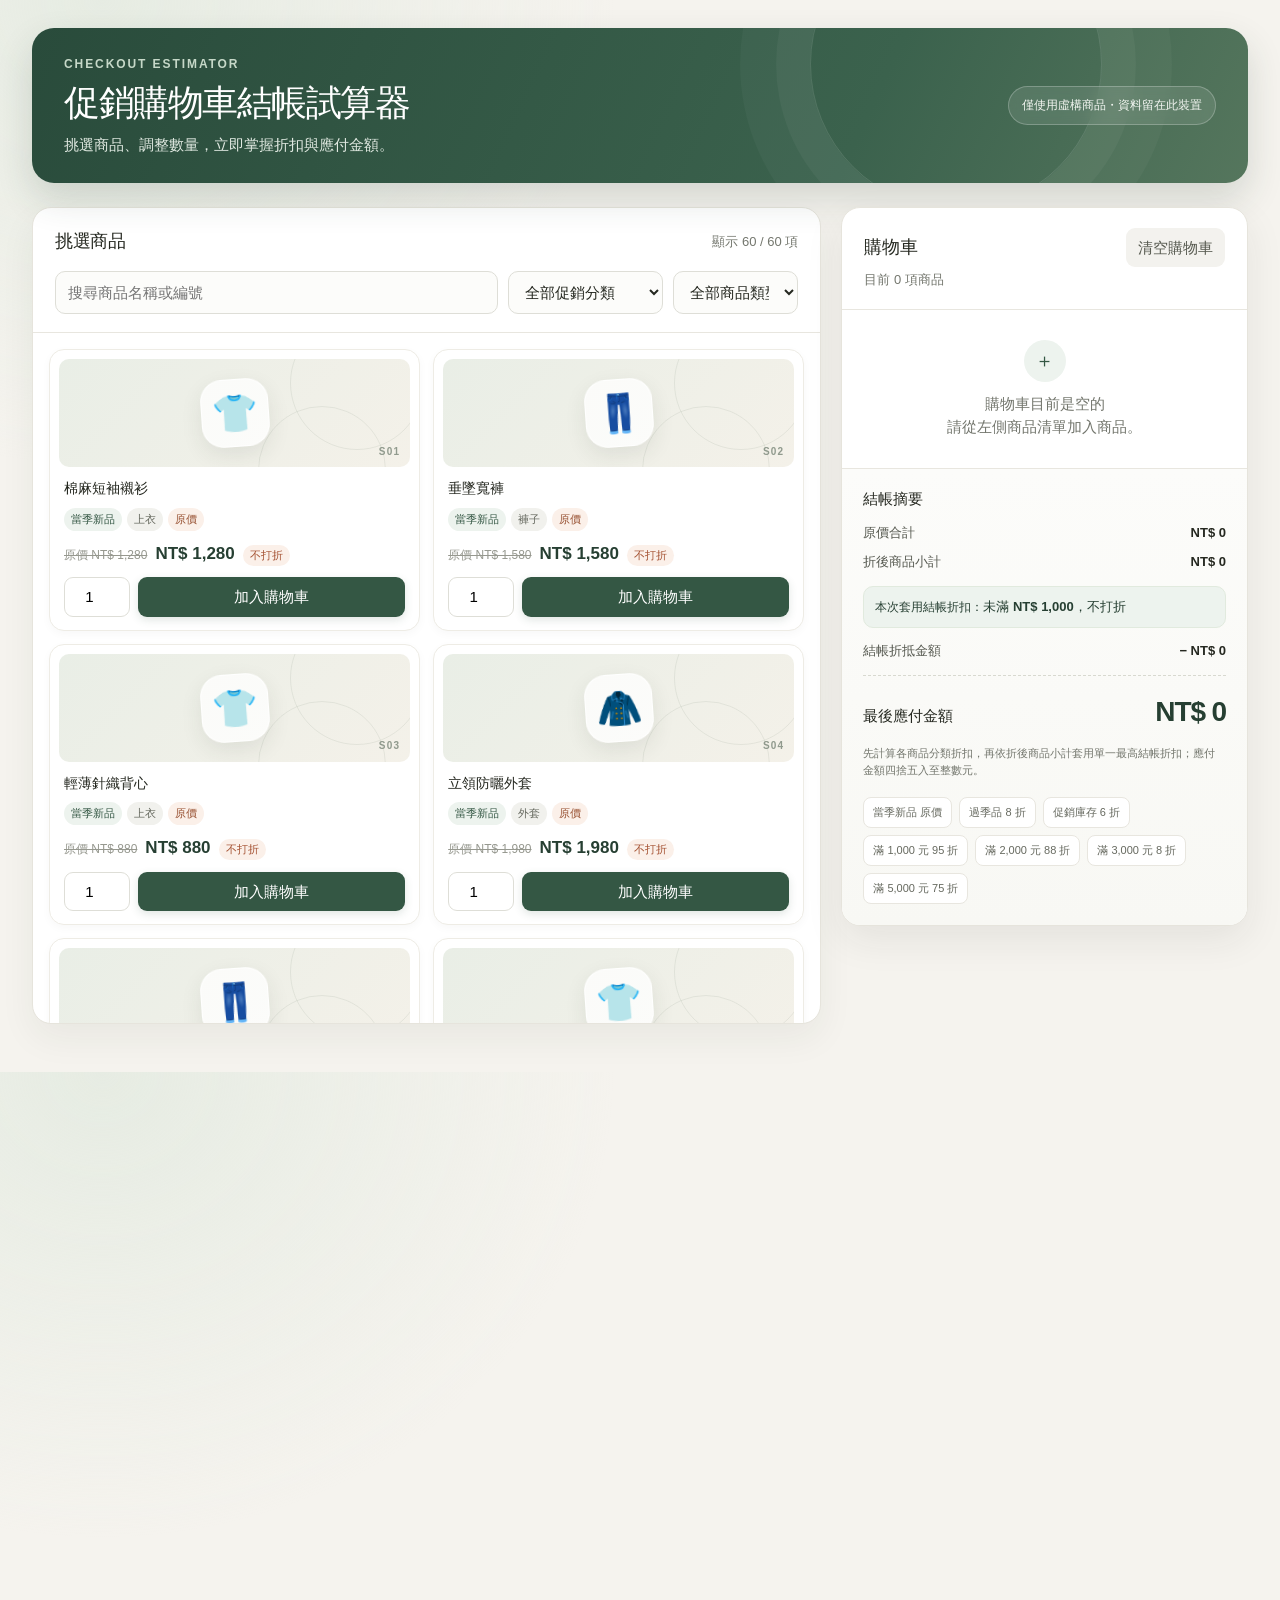
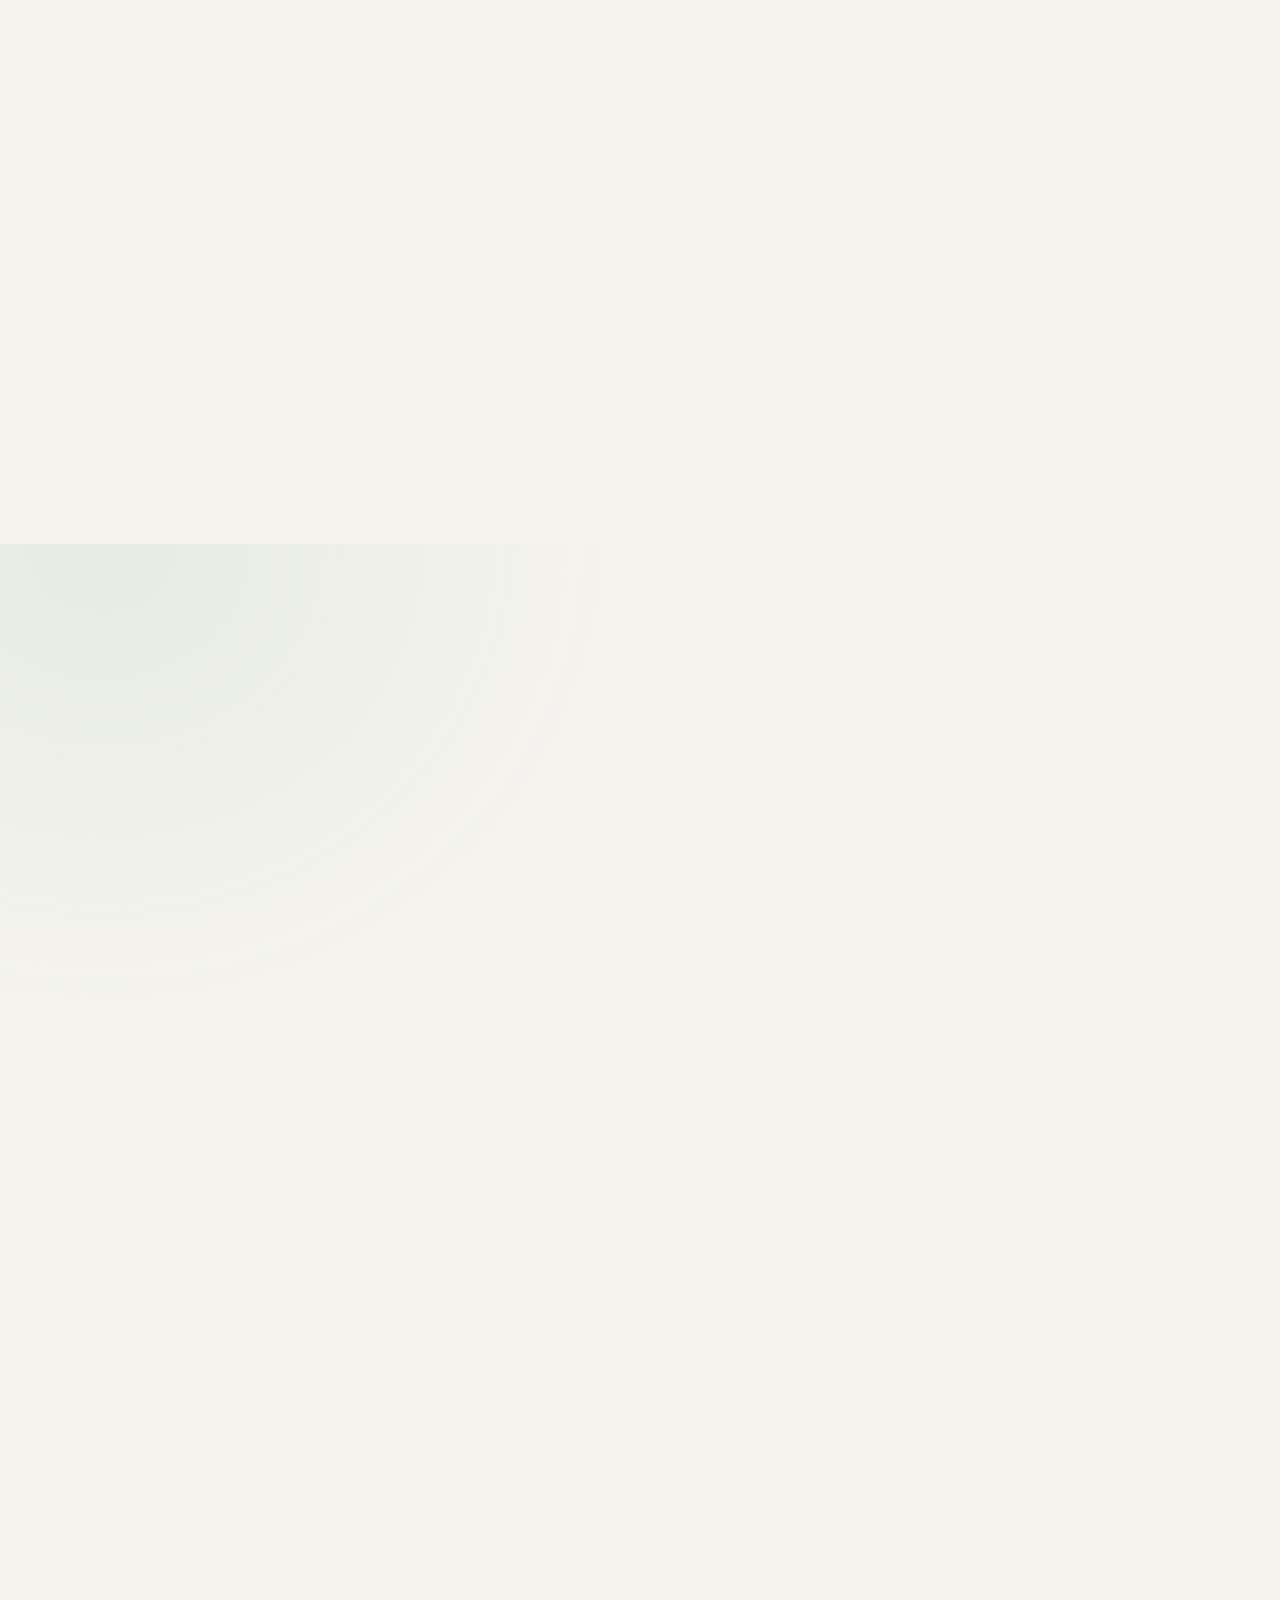
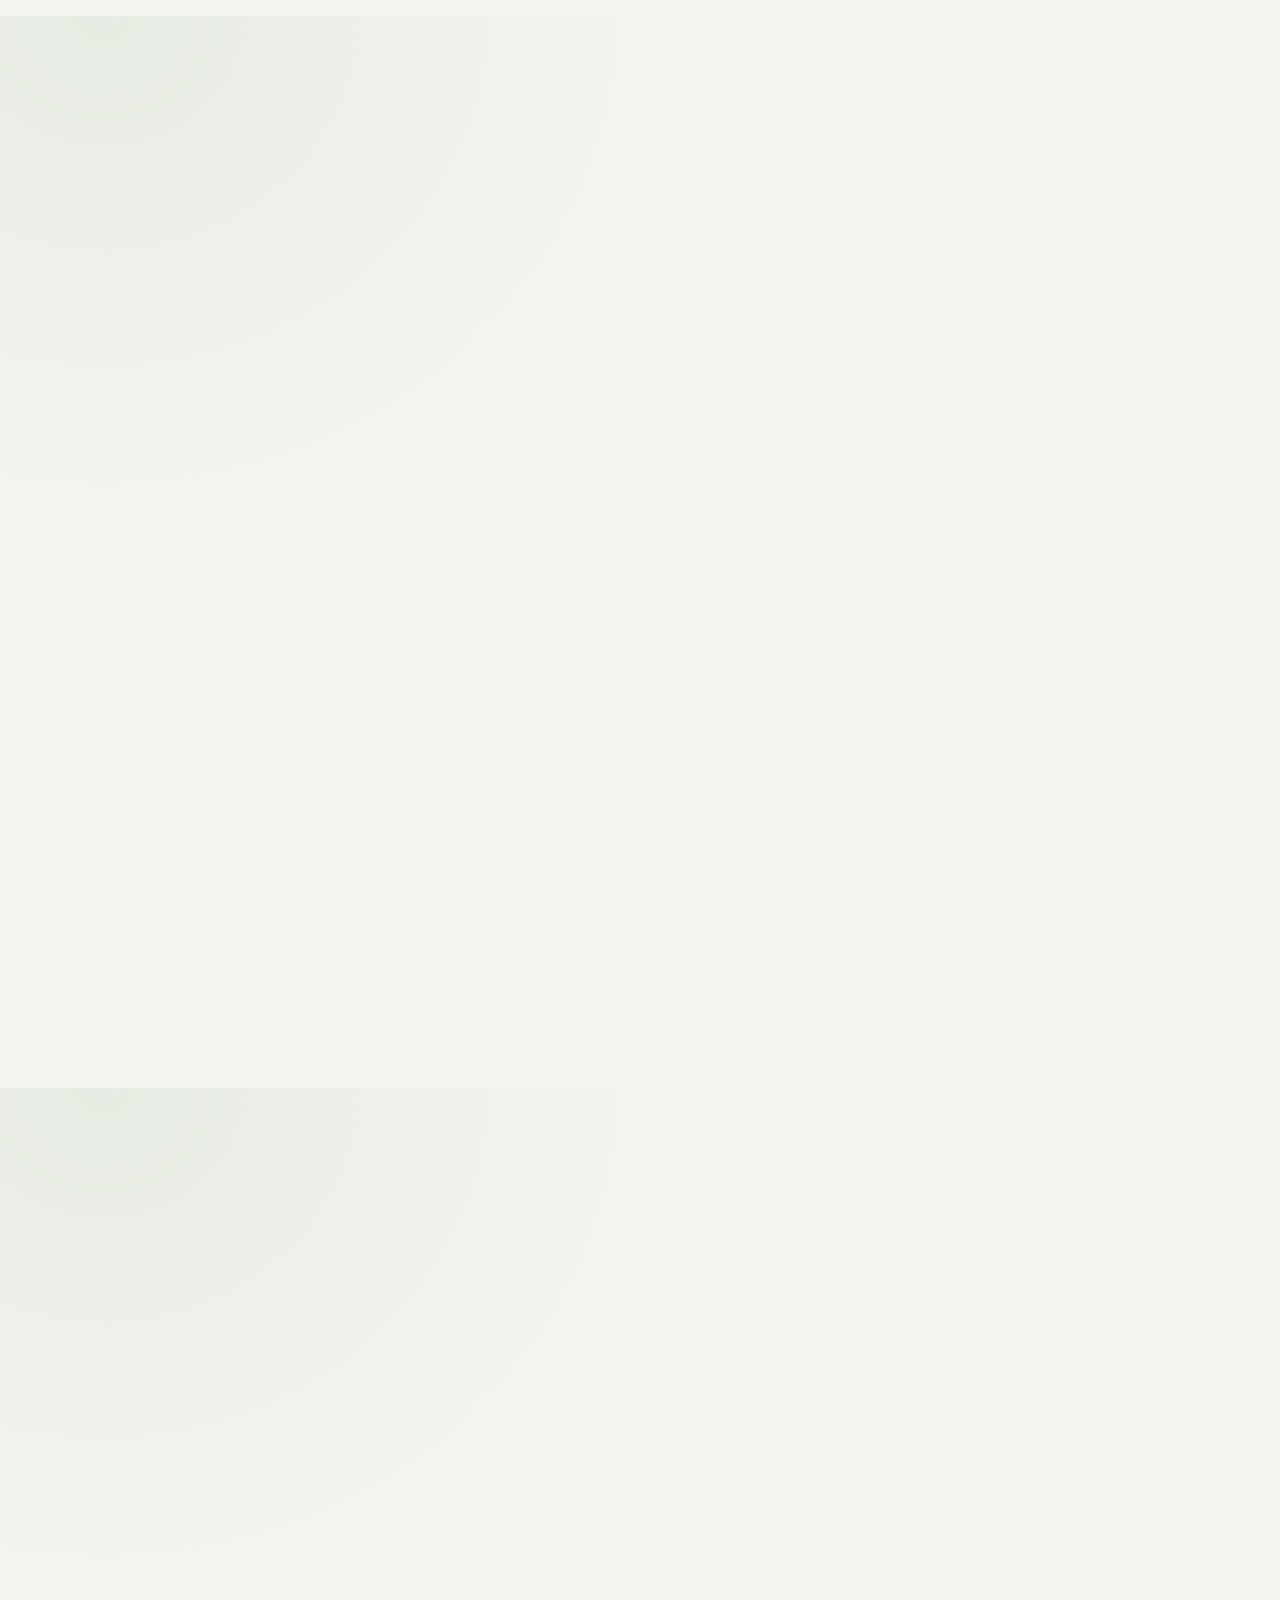
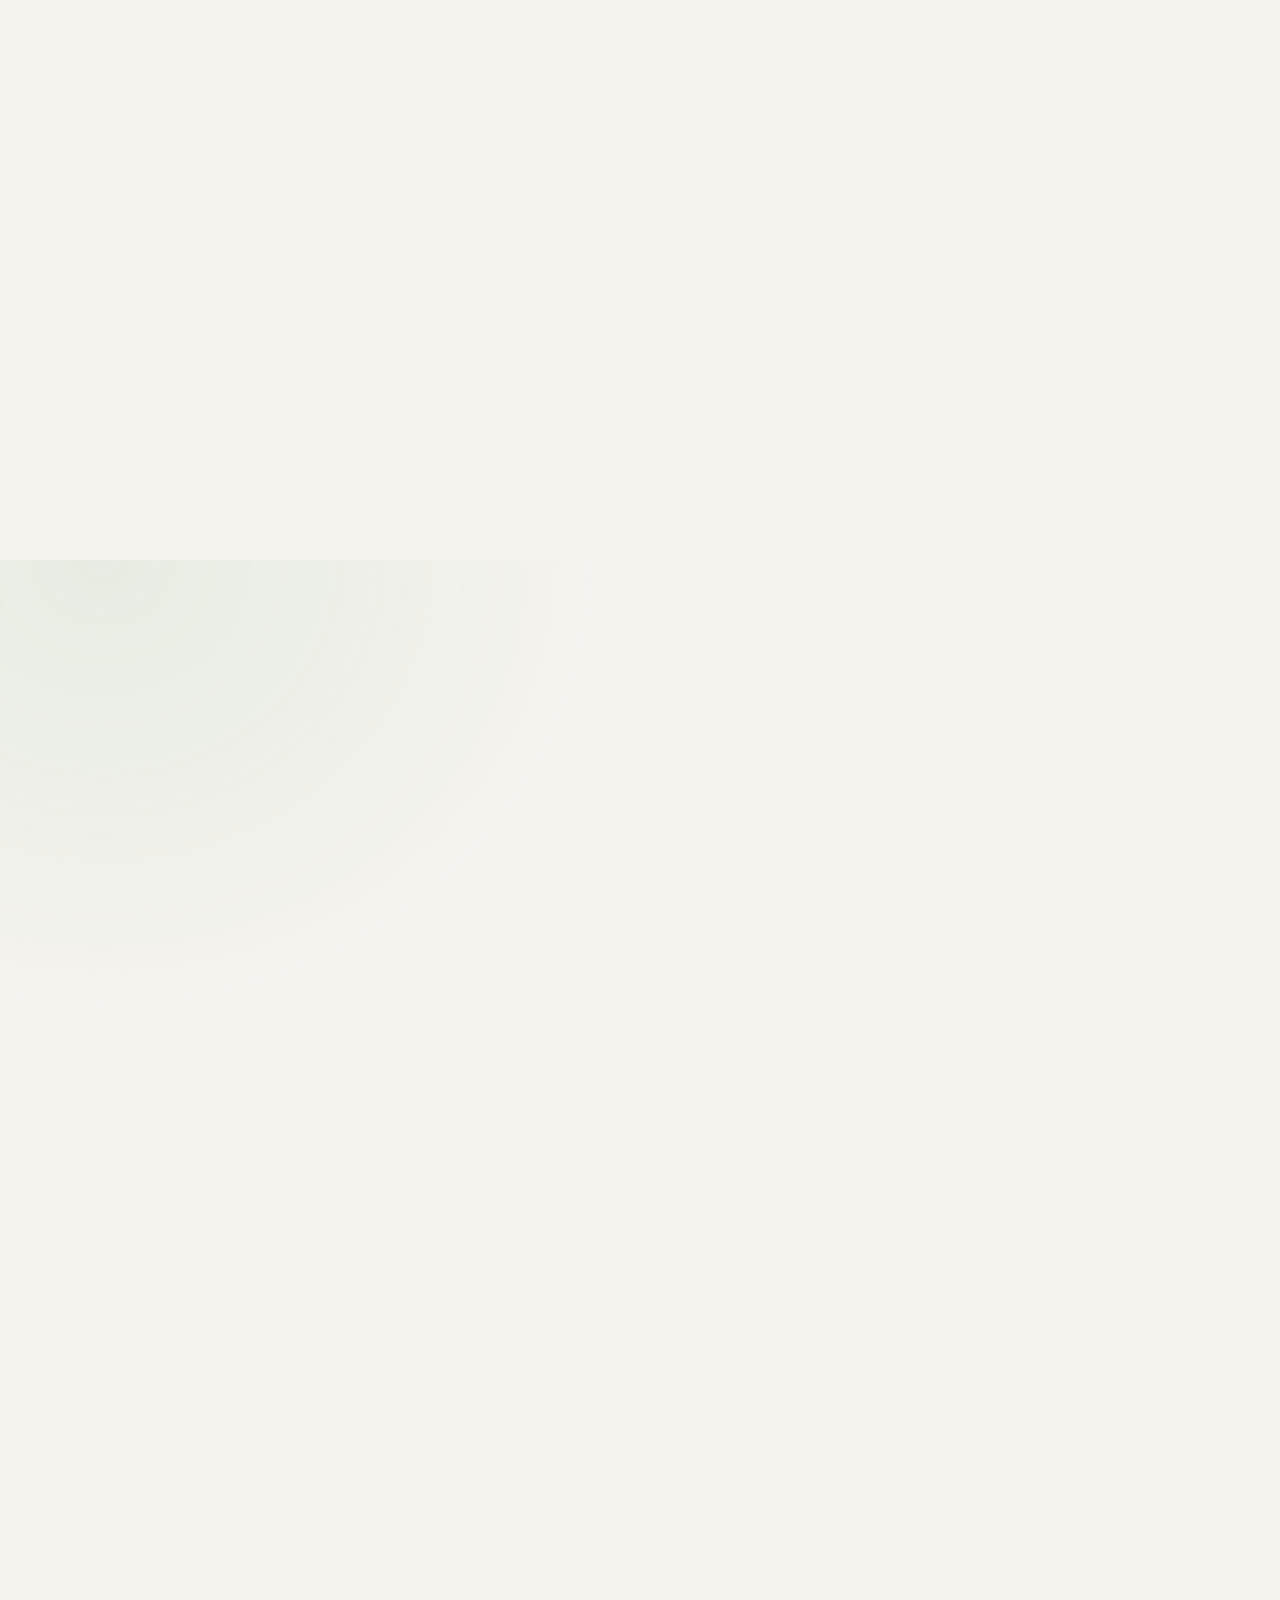
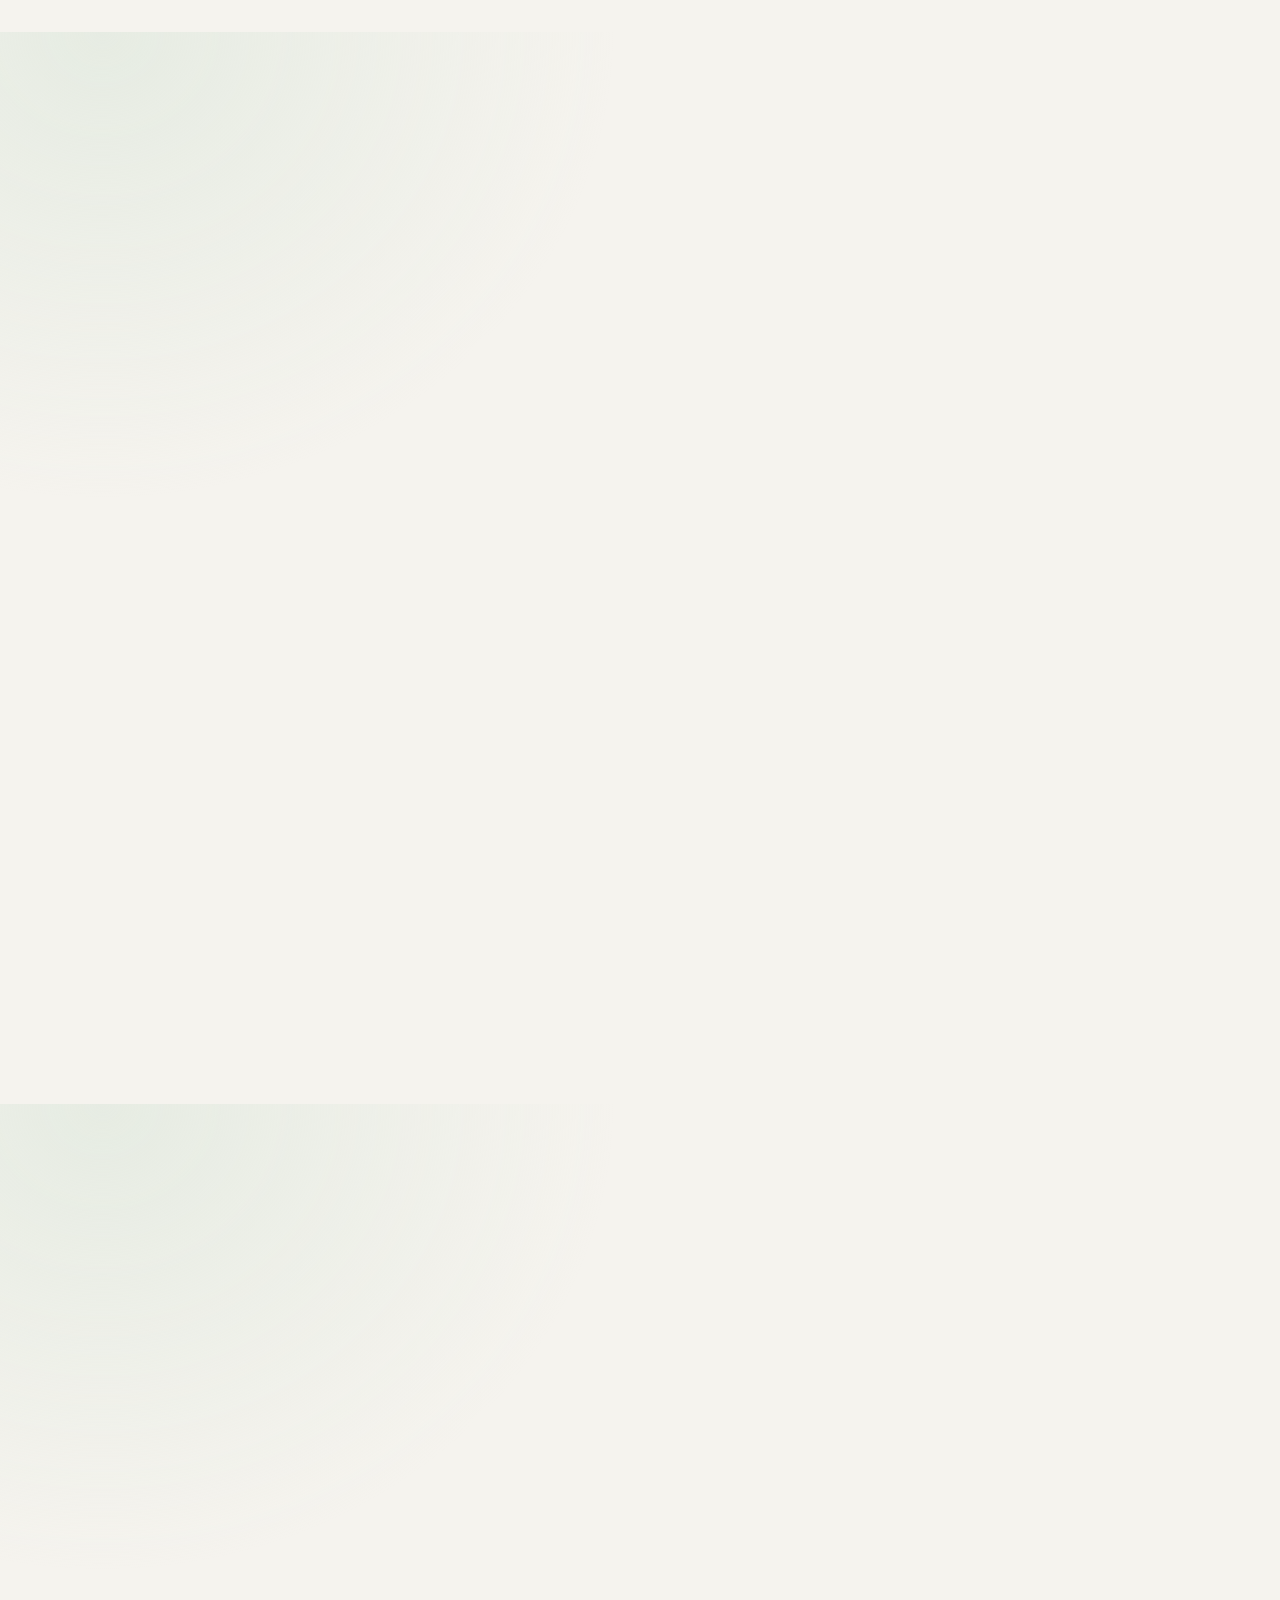
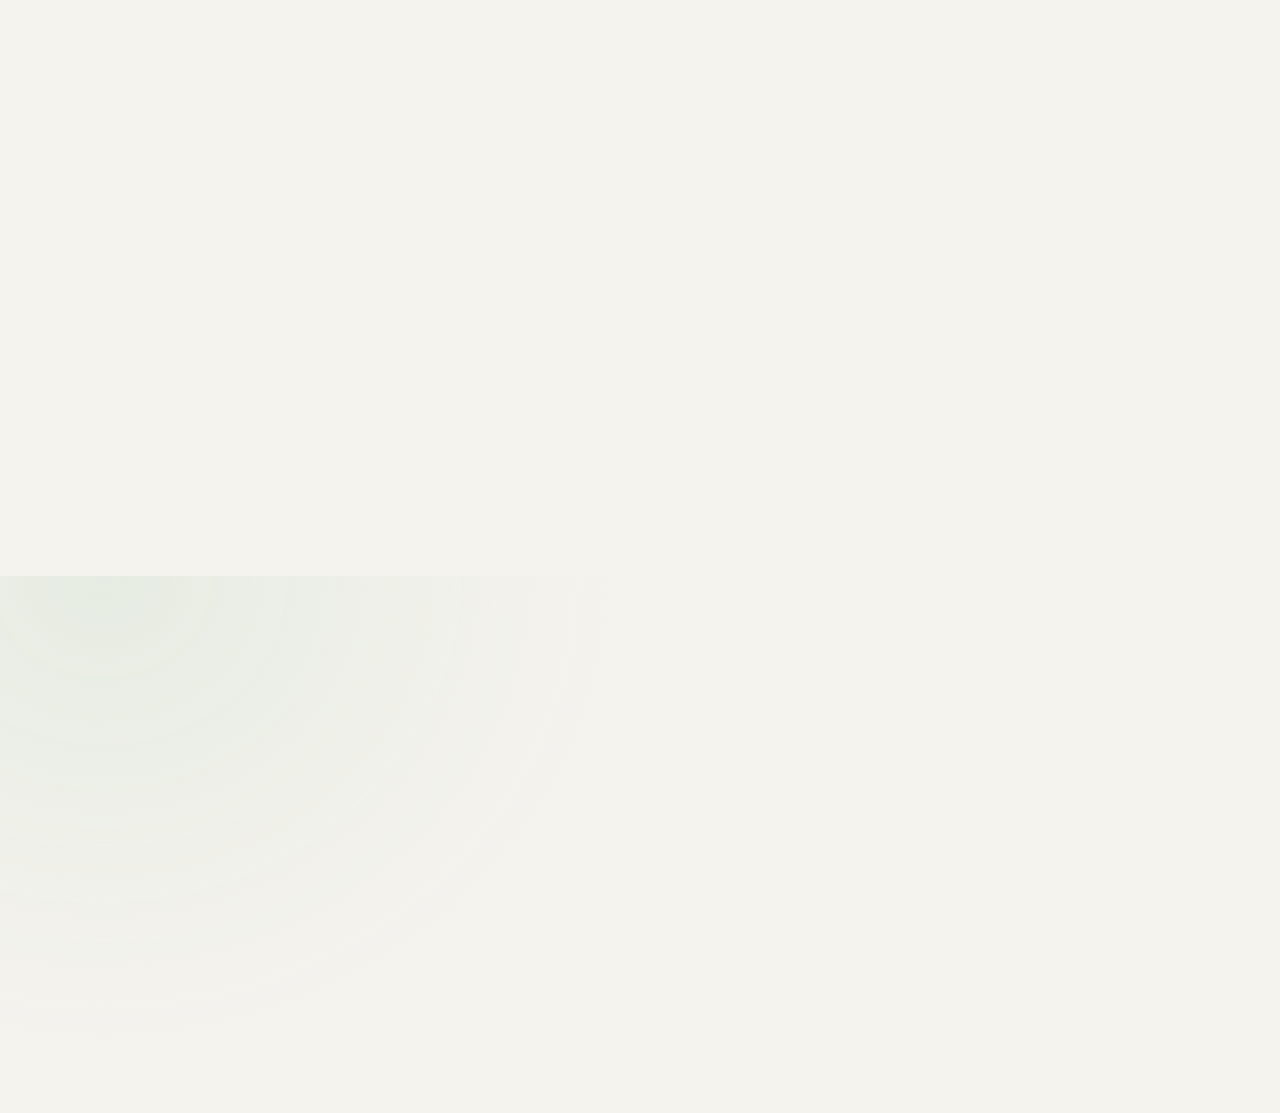
==== checkout-calculator.html @ 08bc88a9 "new version" ====
<!doctype html>
<html lang="zh-Hant">
<head>
  <meta charset="utf-8">
  <meta name="viewport" content="width=device-width, initial-scale=1">
  <meta name="theme-color" content="#f5f3ee">
  <title>促銷購物車結帳試算器</title>
  <style>
    :root {
      color-scheme: light;
      --ink: #252820;
      --muted: #73766d;
      --line: #e8e6df;
      --paper: #fff;
      --canvas: #f5f3ee;
      --green: #345744;
      --green-dark: #263f32;
      --green-soft: #edf3ee;
      --orange: #b45e39;
      --orange-soft: #fbf0e9;
      --shadow: 0 14px 36px rgb(40 43 35 / 6%);
      font-family: "Segoe UI", "Noto Sans TC", "Microsoft JhengHei", sans-serif;
      font-synthesis: none;
      text-rendering: optimizeLegibility;
    }

    * { box-sizing: border-box; }
    body {
      margin: 0;
      background: var(--canvas);
      color: var(--ink);
      font-size: 15px;
      line-height: 1.55;
    }
    button, input, select { font: inherit; }
    button { cursor: pointer; }
    .page { width: min(1440px, 100%); margin: 0 auto; padding: 34px 32px 48px; }
    .topbar { display: flex; align-items: flex-start; justify-content: space-between; gap: 24px; margin-bottom: 28px; }
    .eyebrow { margin: 0 0 7px; color: var(--green); font-size: 12px; font-weight: 800; letter-spacing: .16em; }
    h1 { margin: 0; font-size: clamp(25px, 3vw, 36px); line-height: 1.2; letter-spacing: -.04em; }
    .subtitle { margin: 9px 0 0; color: var(--muted); }
    .privacy-note { flex: 0 0 auto; padding: 9px 13px; border: 1px solid #dfe5dd; border-radius: 999px; background: #f8faf7; color: var(--green); font-size: 12px; font-weight: 700; }
    .layout { display: grid; grid-template-columns: minmax(0, 1.65fr) minmax(330px, .85fr); align-items: start; gap: 22px; }
    .panel { min-width: 0; overflow: hidden; border: 1px solid var(--line); border-radius: 18px; background: var(--paper); box-shadow: var(--shadow); }
    .panel-head { padding: 21px 22px 17px; border-bottom: 1px solid var(--line); }
    .panel-title-row { display: flex; align-items: center; justify-content: space-between; gap: 14px; }
    h2 { margin: 0; font-size: 19px; letter-spacing: -.02em; }
    .count { color: var(--muted); font-size: 13px; }
    .filters { display: grid; grid-template-columns: minmax(160px, 1fr) 155px 125px; gap: 10px; margin-top: 16px; }
    .control { width: 100%; min-height: 42px; padding: 9px 12px; border: 1px solid #deded7; border-radius: 10px; background: #fff; color: var(--ink); outline: none; }
    .control:focus, .qty-input:focus { border-color: #6f9178; box-shadow: 0 0 0 3px rgb(75 116 88 / 12%); }
    .product-list { display: grid; grid-template-columns: repeat(2, minmax(0, 1fr)); gap: 11px; max-height: 690px; overflow: auto; padding: 17px; }
    .product-card { min-width: 0; padding: 14px; border: 1px solid var(--line); border-radius: 13px; background: #fff; transition: border-color .15s, transform .15s; }
    .product-card:hover { transform: translateY(-1px); border-color: #c9d5ca; }
    .product-top { display: flex; justify-content: space-between; gap: 10px; }
    .product-name { margin: 0; font-size: 15px; font-weight: 750; }
    .product-id { flex: 0 0 auto; color: #96988f; font-size: 11px; font-variant-numeric: tabular-nums; }
    .tag-row { display: flex; flex-wrap: wrap; gap: 6px; margin-top: 9px; }
    .tag { padding: 3px 8px; border-radius: 999px; background: #f1f1ed; color: #66695f; font-size: 11px; font-weight: 650; }
    .tag.promo { background: var(--orange-soft); color: #985132; }
    .tag.season { background: var(--green-soft); color: var(--green); }
    .product-prices { display: flex; align-items: baseline; flex-wrap: wrap; gap: 5px 10px; margin-top: 12px; }
    .original-price { color: #96988f; font-size: 12px; text-decoration: line-through; }
    .unit-price { color: var(--green-dark); font-size: 18px; font-weight: 800; font-variant-numeric: tabular-nums; }
    .discount-label { color: var(--orange); font-size: 12px; font-weight: 750; }
    .add-row { display: flex; gap: 8px; margin-top: 12px; }
    .qty-input { width: 66px; min-height: 38px; padding: 7px; border: 1px solid #deded7; border-radius: 9px; text-align: center; outline: none; }
    .button { min-height: 38px; padding: 8px 12px; border: 0; border-radius: 9px; font-weight: 750; transition: background .15s, transform .15s; }
    .button:active { transform: scale(.98); }
    .button-primary { flex: 1; background: var(--green); color: #fff; }
    .button-primary:hover { background: var(--green-dark); }
    .button-quiet { background: #f3f2ee; color: #56594f; }
    .button-quiet:hover { background: #eae9e2; }
    .cart-panel { position: sticky; top: 18px; }
    .cart-heading { display: flex; align-items: center; justify-content: space-between; gap: 12px; }
    .cart-items { display: grid; gap: 0; max-height: 370px; overflow: auto; padding: 0 20px; }
    .empty-state { padding: 30px 10px; color: var(--muted); text-align: center; }
    .empty-icon { display: grid; width: 42px; height: 42px; place-items: center; margin: 0 auto 10px; border-radius: 50%; background: var(--green-soft); color: var(--green); font-size: 19px; font-weight: 800; }
    .cart-item { padding: 15px 0; border-bottom: 1px solid var(--line); }
    .cart-item:last-child { border-bottom: 0; }
    .cart-item-top { display: flex; justify-content: space-between; gap: 12px; }
    .cart-item-name { margin: 0; font-weight: 750; }
    .cart-item-meta { margin-top: 4px; color: var(--muted); font-size: 12px; }
    .remove-button { padding: 2px 5px; border: 0; background: transparent; color: #a16b58; font-size: 12px; }
    .remove-button:hover { color: #803f2c; text-decoration: underline; }
    .cart-item-bottom { display: flex; align-items: center; justify-content: space-between; gap: 10px; margin-top: 11px; }
    .quantity-control { display: flex; align-items: center; gap: 7px; color: var(--muted); font-size: 12px; }
    .quantity-control .qty-input { width: 62px; min-height: 34px; padding: 5px; color: var(--ink); font-size: 14px; }
    .line-total { color: var(--green-dark); font-weight: 800; font-variant-numeric: tabular-nums; }
    .summary { padding: 18px 21px 21px; border-top: 1px solid var(--line); background: #fcfcfa; }
    .summary-title { margin: 0 0 13px; font-size: 15px; }
    .summary-row { display: flex; justify-content: space-between; gap: 14px; margin: 9px 0; color: #55584f; font-size: 13px; }
    .summary-row strong { color: var(--ink); font-variant-numeric: tabular-nums; }
    .checkout-tier { margin: 13px 0; padding: 10px 11px; border-radius: 10px; background: var(--green-soft); color: var(--green-dark); font-size: 12px; }
    .checkout-tier strong { font-size: 13px; }
    .payable { display: flex; align-items: baseline; justify-content: space-between; gap: 12px; margin-top: 14px; padding-top: 14px; border-top: 1px dashed #d8d9d0; }
    .payable-label { font-weight: 800; }
    .payable-amount { color: var(--green-dark); font-size: 30px; font-weight: 850; letter-spacing: -.04em; font-variant-numeric: tabular-nums; }
    .helper { margin: 12px 0 0; color: var(--muted); font-size: 11px; }
    .rules { display: flex; flex-wrap: wrap; gap: 7px; margin-top: 18px; }
    .rule-chip { padding: 6px 9px; border: 1px solid var(--line); border-radius: 8px; background: #fff; color: #66695f; font-size: 11px; }
    .no-results { grid-column: 1 / -1; padding: 40px 10px; color: var(--muted); text-align: center; }
    .sr-only { position: absolute; width: 1px; height: 1px; padding: 0; margin: -1px; overflow: hidden; clip: rect(0, 0, 0, 0); white-space: nowrap; border: 0; }

    @media (max-width: 960px) {
      .page { padding: 26px 20px 36px; }
      .layout { grid-template-columns: minmax(0, 1fr) minmax(300px, .82fr); gap: 15px; }
      .product-list { grid-template-columns: 1fr; max-height: 660px; }
      .filters { grid-template-columns: 1fr 1fr; }
      .filters input { grid-column: 1 / -1; }
    }
    @media (max-width: 700px) {
      .page { padding: 20px 13px 28px; }
      .topbar { display: block; margin-bottom: 19px; }
      .privacy-note { display: inline-block; margin-top: 13px; }
      .layout { grid-template-columns: 1fr; }
      .cart-panel { position: static; grid-row: 1; }
      .cart-items { max-height: 340px; }
      .product-list { grid-template-columns: repeat(2, minmax(0, 1fr)); max-height: none; }
      .panel-head { padding: 17px; }
      .filters { grid-template-columns: 1fr 1fr; gap: 8px; }
    }
    @media (max-width: 430px) {
      .product-list { grid-template-columns: 1fr; padding: 12px; }
      .filters { grid-template-columns: 1fr; }
      .filters input { grid-column: auto; }
      .payable-amount { font-size: 27px; }
    }

    body {
      background:
        radial-gradient(ellipse at 8% 0%, rgb(224 233 222 / 70%), transparent 32rem),
        var(--canvas);
    }
    .page { width: min(1480px, 100%); padding-top: 28px; }
    .topbar {
      position: relative;
      overflow: hidden;
      align-items: center;
      margin-bottom: 24px;
      padding: 27px 32px;
      border-radius: 22px;
      background: linear-gradient(115deg, #294b3b, #3b624d 68%, #55765d);
      box-shadow: 0 16px 36px rgb(38 63 50 / 16%);
    }
    .topbar::after {
      position: absolute;
      top: -110px;
      right: 12%;
      width: 290px;
      height: 290px;
      border: 1px solid rgb(255 255 255 / 12%);
      border-radius: 50%;
      box-shadow: 0 0 0 34px rgb(255 255 255 / 4%), 0 0 0 70px rgb(255 255 255 / 3%);
      content: "";
      pointer-events: none;
    }
    .topbar > div { position: relative; z-index: 1; }
    .eyebrow { color: #c6d8c8; }
    h1 { color: #fff; }
    .subtitle { color: #e0e9e1; }
    .privacy-note {
      border-color: rgb(255 255 255 / 24%);
      background: rgb(255 255 255 / 10%);
      color: #f4f7f2;
      backdrop-filter: blur(8px);
    }
    .layout { gap: 20px; }
    .panel { border-color: #e6e4dc; border-radius: 19px; }
    .panel-head { padding: 20px 22px 18px; }
    h2 { font-size: 18px; }
    .filters { margin-top: 15px; }
    .control { background-color: #fcfcfa; }
    .product-list { gap: 13px; padding: 16px; }
    .product-card {
      overflow: hidden;
      padding: 9px;
      border-color: #eeece5;
      border-radius: 15px;
      background: #fff;
      box-shadow: 0 3px 10px rgb(35 44 34 / 3%);
      transition: border-color .18s, box-shadow .18s, transform .18s;
    }
    .product-card:hover {
      transform: translateY(-2px);
      border-color: #c5d5c8;
      box-shadow: 0 9px 22px rgb(35 60 42 / 9%);
    }
    .product-visual {
      position: relative;
      display: grid;
      height: 108px;
      overflow: hidden;
      place-items: center;
      border-radius: 10px;
      background: linear-gradient(135deg, #e9eee6, #f4f1e9);
    }
    .product-visual::before,
    .product-visual::after {
      position: absolute;
      border: 1px solid rgb(65 91 68 / 9%);
      border-radius: 50%;
      content: "";
      pointer-events: none;
    }
    .product-visual::before { top: -43px; right: -14px; width: 132px; height: 132px; }
    .product-visual::after { right: 24px; bottom: -67px; width: 126px; height: 126px; }
    .product-card[data-category="過季品"] .product-visual {
      background: linear-gradient(135deg, #f2e9df, #f7f1e9);
    }
    .product-card[data-category="促銷庫存"] .product-visual {
      background: linear-gradient(135deg, #f7e9de, #faf2e9);
    }
    .product-icon {
      position: relative;
      z-index: 1;
      display: grid;
      width: 68px;
      height: 68px;
      place-items: center;
      border: 1px solid rgb(255 255 255 / 90%);
      border-radius: 22px;
      background: rgb(255 255 255 / 76%);
      box-shadow: 0 8px 22px rgb(45 53 42 / 9%);
      font-size: 37px;
      line-height: 1;
      transform: rotate(-4deg);
    }
    .visual-code {
      position: absolute;
      right: 10px;
      bottom: 8px;
      color: rgb(53 74 58 / 52%);
      font-size: 10px;
      font-weight: 800;
      letter-spacing: .12em;
    }
    .product-details { padding: 11px 5px 4px; }
    .product-name { font-size: 14px; }
    .product-id { display: none; }
    .tag-row { gap: 5px; margin-top: 8px; }
    .tag { padding: 3px 7px; }
    .product-prices { gap: 4px 8px; margin-top: 10px; }
    .unit-price { font-size: 17px; }
    .discount-label {
      padding: 2px 7px;
      border-radius: 999px;
      background: #fbf0e9;
      color: #a45131;
      font-size: 11px;
    }
    .add-row { margin-top: 10px; }
    .button-primary { box-shadow: 0 3px 8px rgb(52 87 68 / 15%); }
    .button:focus-visible, .remove-button:focus-visible {
      outline: 3px solid rgb(94 137 102 / 40%);
      outline-offset: 2px;
    }
    .cart-panel { box-shadow: 0 14px 38px rgb(40 43 35 / 8%); }
    .cart-items { padding: 0 19px; }
    .cart-item-identity { display: flex; min-width: 0; align-items: center; gap: 10px; }
    .cart-item-icon {
      display: grid;
      width: 42px;
      height: 42px;
      flex: 0 0 auto;
      place-items: center;
      border-radius: 12px;
      background: #edf2eb;
      font-size: 22px;
    }
    .cart-item-copy { min-width: 0; }
    .cart-item-name { font-size: 14px; }
    .cart-item-meta { line-height: 1.65; }
    .summary { background: linear-gradient(180deg, #fcfcfa, #f8f8f4); }
    .checkout-tier { border: 1px solid #e1eade; }
    .payable-amount { font-size: 28px; }

    @media (max-width: 960px) {
      .page { padding-top: 22px; }
      .topbar { padding: 24px; }
    }
    @media (max-width: 700px) {
      .page { padding: 14px 12px 24px; }
      .topbar { padding: 22px 20px; border-radius: 18px; }
      .topbar::after { right: -100px; }
      .cart-panel { grid-row: 1; }
      .product-list { gap: 10px; padding: 12px; }
      .product-visual { height: 92px; }
      .product-icon { width: 60px; height: 60px; font-size: 33px; }
    }
    @media (max-width: 430px) {
      .product-card { padding: 8px; }
      .product-visual { height: 106px; }
    }
  </style>
</head>
<body>
  <main class="page">
    <header class="topbar">
      <div>
        <p class="eyebrow">CHECKOUT ESTIMATOR</p>
        <h1>促銷購物車結帳試算器</h1>
        <p class="subtitle">挑選商品、調整數量，立即掌握折扣與應付金額。</p>
      </div>
      <div class="privacy-note">僅使用虛構商品・資料留在此裝置</div>
    </header>

    <div class="layout">
      <section class="panel" aria-labelledby="products-title">
        <div class="panel-head">
          <div class="panel-title-row">
            <h2 id="products-title">挑選商品</h2>
            <span class="count" id="product-count"></span>
          </div>
          <div class="filters">
            <label class="sr-only" for="search">搜尋商品名稱或編號</label>
            <input class="control" id="search" type="search" placeholder="搜尋商品名稱或編號">
            <label class="sr-only" for="category-filter">依商品分類篩選</label>
            <select class="control" id="category-filter">
              <option value="">全部促銷分類</option>
              <option value="當季新品">當季新品</option>
              <option value="過季品">過季品</option>
              <option value="促銷庫存">促銷庫存</option>
            </select>
            <label class="sr-only" for="type-filter">依商品類型篩選</label>
            <select class="control" id="type-filter"><option value="">全部商品類型</option></select>
          </div>
        </div>
        <div class="product-list" id="product-list" aria-live="polite"></div>
      </section>

      <aside class="panel cart-panel" aria-labelledby="cart-title">
        <div class="panel-head">
          <div class="cart-heading">
            <h2 id="cart-title">購物車</h2>
            <button class="button button-quiet" id="clear-cart" type="button">清空購物車</button>
          </div>
          <span class="count" id="cart-count">目前 0 項商品</span>
        </div>
        <div class="cart-items" id="cart-items" aria-live="polite"></div>
        <section class="summary" aria-labelledby="summary-title">
          <h3 class="summary-title" id="summary-title">結帳摘要</h3>
          <div class="summary-row"><span>原價合計</span><strong id="original-total">NT$ 0</strong></div>
          <div class="summary-row"><span>折後商品小計</span><strong id="discounted-subtotal">NT$ 0</strong></div>
          <div class="checkout-tier" id="checkout-tier">尚未達結帳折扣門檻</div>
          <div class="summary-row"><span>結帳折抵金額</span><strong id="checkout-savings">− NT$ 0</strong></div>
          <div class="payable"><span class="payable-label">最後應付金額</span><strong class="payable-amount" id="payable-total">NT$ 0</strong></div>
          <p class="helper">先計算各商品分類折扣，再依折後商品小計套用單一最高結帳折扣；應付金額四捨五入至整數元。</p>
          <div class="rules" aria-label="商品與結帳折扣規則">
            <span class="rule-chip">當季新品 原價</span>
            <span class="rule-chip">過季品 8 折</span>
            <span class="rule-chip">促銷庫存 6 折</span>
            <span class="rule-chip">滿 1,000 元 95 折</span>
            <span class="rule-chip">滿 2,000 元 88 折</span>
            <span class="rule-chip">滿 3,000 元 8 折</span>
            <span class="rule-chip">滿 5,000 元 75 折</span>
          </div>
        </section>
      </aside>
    </div>
  </main>

  <script id="products-data" type="application/json">
[
  {"id":"S01","name":"棉麻短袖襯衫","price":1280,"category":"當季新品","type":"上衣"},
  {"id":"S02","name":"垂墜寬褲","price":1580,"category":"當季新品","type":"褲子"},
  {"id":"S03","name":"輕薄針織背心","price":880,"category":"當季新品","type":"上衣"},
  {"id":"S04","name":"立領防曬外套","price":1980,"category":"當季新品","type":"外套"},
  {"id":"S05","name":"直筒丹寧長褲","price":1680,"category":"當季新品","type":"褲子"},
  {"id":"S06","name":"柔棉落肩上衣","price":980,"category":"當季新品","type":"上衣"},
  {"id":"S07","name":"微光澤百褶裙","price":1480,"category":"當季新品","type":"裙裝"},
  {"id":"S08","name":"口袋短版外套","price":2280,"category":"當季新品","type":"外套"},
  {"id":"O01","name":"格紋長袖襯衫","price":1180,"category":"過季品","type":"上衣"},
  {"id":"O02","name":"刷色牛仔短褲","price":1080,"category":"過季品","type":"褲子"},
  {"id":"O03","name":"薄款連帽外套","price":1880,"category":"過季品","type":"外套"},
  {"id":"O04","name":"荷葉袖洋裝","price":1680,"category":"過季品","type":"洋裝"},
  {"id":"O05","name":"綁帶九分褲","price":1380,"category":"過季品","type":"褲子"},
  {"id":"O06","name":"V領針織上衣","price":980,"category":"過季品","type":"上衣"},
  {"id":"O07","name":"雙面穿背心","price":1280,"category":"過季品","type":"上衣"},
  {"id":"P01","name":"條紋棉質T恤","price":690,"category":"促銷庫存","type":"上衣"},
  {"id":"P02","name":"抽繩休閒短褲","price":890,"category":"促銷庫存","type":"褲子"},
  {"id":"P03","name":"素色薄長袖上衣","price":790,"category":"促銷庫存","type":"上衣"},
  {"id":"P04","name":"輕便帆布托特包","price":590,"category":"促銷庫存","type":"配件"},
  {"id":"P05","name":"簡約羅紋襪組","price":290,"category":"促銷庫存","type":"配件"},
  {"id":"S09","name":"棉質短版針織衫","price":1180,"category":"當季新品","type":"上衣"},
  {"id":"S10","name":"亞麻七分袖上衣","price":1080,"category":"當季新品","type":"上衣"},
  {"id":"S11","name":"落肩條紋襯衫","price":1380,"category":"當季新品","type":"上衣"},
  {"id":"S12","name":"高腰直筒牛仔褲","price":1780,"category":"當季新品","type":"褲子"},
  {"id":"S13","name":"輕量防風外套","price":2180,"category":"當季新品","type":"外套"},
  {"id":"S14","name":"A字牛仔裙","price":1480,"category":"當季新品","type":"裙裝"},
  {"id":"S15","name":"俐落剪裁連身褲","price":1980,"category":"當季新品","type":"連身服"},
  {"id":"S16","name":"寬版西裝外套","price":2680,"category":"當季新品","type":"外套"},
  {"id":"S17","name":"細肩帶針織背心","price":780,"category":"當季新品","type":"上衣"},
  {"id":"S18","name":"緞面垂墜長裙","price":1680,"category":"當季新品","type":"裙裝"},
  {"id":"S19","name":"綁帶襯衫式洋裝","price":1880,"category":"當季新品","type":"洋裝"},
  {"id":"S20","name":"編織皮革腰帶","price":680,"category":"當季新品","type":"配件"},
  {"id":"O08","name":"復古水洗丹寧襯衫","price":1280,"category":"過季品","type":"上衣"},
  {"id":"O09","name":"細肩帶碎花洋裝","price":1580,"category":"過季品","type":"洋裝"},
  {"id":"O10","name":"格紋百褶中長裙","price":1380,"category":"過季品","type":"裙裝"},
  {"id":"O11","name":"多口袋工裝長褲","price":1480,"category":"過季品","type":"褲子"},
  {"id":"O12","name":"羊毛混紡大衣","price":2880,"category":"過季品","type":"外套"},
  {"id":"O13","name":"毛呢報童帽","price":680,"category":"過季品","type":"配件"},
  {"id":"O14","name":"簡約斜背小包","price":980,"category":"過季品","type":"配件"},
  {"id":"O15","name":"雙色針織圍巾","price":590,"category":"過季品","type":"配件"},
  {"id":"O16","name":"燈芯絨長袖襯衫","price":1280,"category":"過季品","type":"上衣"},
  {"id":"O17","name":"錐形剪裁卡其褲","price":1380,"category":"過季品","type":"褲子"},
  {"id":"O18","name":"鋪棉立領背心","price":1680,"category":"過季品","type":"外套"},
  {"id":"O19","name":"復古方領短洋裝","price":1480,"category":"過季品","type":"洋裝"},
  {"id":"O20","name":"經典低筒帆布鞋","price":1280,"category":"過季品","type":"鞋款"},
  {"id":"P06","name":"基本款圓領短袖上衣","price":490,"category":"促銷庫存","type":"上衣"},
  {"id":"P07","name":"彈性休閒長褲","price":790,"category":"促銷庫存","type":"褲子"},
  {"id":"P08","name":"輕薄防曬連帽外套","price":990,"category":"促銷庫存","type":"外套"},
  {"id":"P09","name":"棉質抽繩長裙","price":690,"category":"促銷庫存","type":"裙裝"},
  {"id":"P10","name":"素面背心洋裝","price":890,"category":"促銷庫存","type":"洋裝"},
  {"id":"P11","name":"小格紋短袖襯衫","price":590,"category":"促銷庫存","type":"上衣"},
  {"id":"P12","name":"刷色丹寧五分褲","price":690,"category":"促銷庫存","type":"褲子"},
  {"id":"P13","name":"輕便收納風衣","price":1290,"category":"促銷庫存","type":"外套"},
  {"id":"P14","name":"簡約A字短裙","price":590,"category":"促銷庫存","type":"裙裝"},
  {"id":"P15","name":"棉麻寬版連身褲","price":1090,"category":"促銷庫存","type":"連身服"},
  {"id":"P16","name":"素色針織毛帽","price":290,"category":"促銷庫存","type":"配件"},
  {"id":"P17","name":"日常帆布肩背包","price":490,"category":"促銷庫存","type":"配件"},
  {"id":"P18","name":"柔軟居家短襪三入組","price":190,"category":"促銷庫存","type":"配件"},
  {"id":"P19","name":"百搭薄款罩衫","price":690,"category":"促銷庫存","type":"外套"},
  {"id":"P20","name":"輕量慢跑鞋","price":990,"category":"促銷庫存","type":"鞋款"}
]
  </script>
  <script>
    "use strict";

    const products = JSON.parse(document.getElementById("products-data").textContent);
    const cart = new Map();
    const money = amount => `NT$ ${Math.round(amount).toLocaleString("zh-TW")}`;
    const categoryDiscount = {
      "當季新品": { rate: 1, label: "原價" },
      "過季品": { rate: 0.8, label: "8 折" },
      "促銷庫存": { rate: 0.6, label: "6 折" }
    };
    const checkoutTiers = [
      { threshold: 5000, rate: 0.75, label: "滿 NT$ 5,000，75 折" },
      { threshold: 3000, rate: 0.8, label: "滿 NT$ 3,000，8 折" },
      { threshold: 2000, rate: 0.88, label: "滿 NT$ 2,000，88 折" },
      { threshold: 1000, rate: 0.95, label: "滿 NT$ 1,000，95 折" }
    ];
    const productList = document.getElementById("product-list");
    const cartItems = document.getElementById("cart-items");
    const categoryFilter = document.getElementById("category-filter");
    const typeFilter = document.getElementById("type-filter");
    const searchInput = document.getElementById("search");

    function discountedUnitPrice(product) {
      return product.price * categoryDiscount[product.category].rate;
    }

    function validQuantity(value) {
      const quantity = Number(value);
      return Number.isSafeInteger(quantity) && quantity > 0 ? quantity : null;
    }

    function productIcon(type) {
      const icons = {
        "上衣": "👕",
        "褲子": "👖",
        "外套": "🧥",
        "裙裝": "👗",
        "洋裝": "👗",
        "連身服": "👗",
        "配件": "👜",
        "鞋款": "👟"
      };
      return icons[type] || "🛍️";
    }

    function renderTypeFilter() {
      const selected = typeFilter.value;
      const types = [...new Set(products.map(product => product.type))].sort();
      typeFilter.replaceChildren(new Option("全部商品類型", ""));
      types.forEach(type => typeFilter.add(new Option(type, type)));
      typeFilter.value = types.includes(selected) ? selected : "";
    }

    function renderProducts() {
      const query = searchInput.value.trim().toLocaleLowerCase();
      const visibleProducts = products.filter(product => {
        const matchesQuery = `${product.name} ${product.id}`.toLocaleLowerCase().includes(query);
        return matchesQuery
          && (!categoryFilter.value || product.category === categoryFilter.value)
          && (!typeFilter.value || product.type === typeFilter.value);
      });
      document.getElementById("product-count").textContent = `顯示 ${visibleProducts.length} / ${products.length} 項`;
      productList.replaceChildren();

      if (visibleProducts.length === 0) {
        const empty = document.createElement("div");
        empty.className = "no-results";
        empty.textContent = "找不到符合條件的商品，請調整搜尋或篩選條件。";
        productList.append(empty);
        return;
      }

      visibleProducts.forEach(product => {
        const discount = categoryDiscount[product.category];
        const unitPrice = discountedUnitPrice(product);
        const card = document.createElement("article");
        card.className = "product-card";
        card.dataset.category = product.category;
        card.innerHTML = `
          <div class="product-visual" aria-hidden="true">
            <span class="product-icon"></span>
            <span class="visual-code"></span>
          </div>
          <div class="product-details">
          <div class="product-top">
            <h3 class="product-name"></h3>
            <span class="product-id"></span>
          </div>
          <div class="tag-row">
            <span class="tag category-tag"></span>
            <span class="tag"></span>
            <span class="tag promo"></span>
          </div>
          <div class="product-prices">
            <span class="original-price"></span>
            <span class="unit-price"></span>
            <span class="discount-label"></span>
          </div>
          <div class="add-row">
            <label class="sr-only">加入數量</label>
            <input class="qty-input" type="number" min="1" step="1" value="1" inputmode="numeric" aria-label="${product.name}加入數量">
            <button class="button button-primary" type="button">加入購物車</button>
          </div>
          </div>`;
        const [categoryTag, typeTag, discountTag] = card.querySelectorAll(".tag");
        card.querySelector(".product-icon").textContent = productIcon(product.type);
        card.querySelector(".visual-code").textContent = product.id;
        card.querySelector(".product-name").textContent = product.name;
        card.querySelector(".product-id").textContent = product.id;
        categoryTag.textContent = product.category;
        categoryTag.classList.toggle("season", product.category === "當季新品");
        typeTag.textContent = product.type;
        discountTag.textContent = discount.label;
        card.querySelector(".original-price").textContent = `原價 ${money(product.price)}`;
        card.querySelector(".unit-price").textContent = money(unitPrice);
        card.querySelector(".discount-label").textContent = discount.rate === 1
          ? "不打折"
          : `省 ${money(product.price - unitPrice)}`;
        const quantityInput = card.querySelector("input");
        quantityInput.addEventListener("change", () => {
          if (validQuantity(quantityInput.value) === null) quantityInput.value = "1";
        });
        card.querySelector("button").addEventListener("click", () => {
          const quantity = validQuantity(quantityInput.value);
          if (quantity === null) {
            quantityInput.value = "1";
            quantityInput.focus();
            return;
          }
          cart.set(product.id, (cart.get(product.id) || 0) + quantity);
          renderCart();
        });
        productList.append(card);
      });
    }

    function renderCart() {
      const entries = [...cart.entries()];
      cartItems.replaceChildren();
      document.getElementById("cart-count").textContent = `目前 ${entries.length} 項商品`;

      if (entries.length === 0) {
        const empty = document.createElement("div");
        empty.className = "empty-state";
        empty.innerHTML = '<div class="empty-icon" aria-hidden="true">＋</div><strong>購物車目前是空的</strong><br>請從左側商品清單加入商品。';
        cartItems.append(empty);
      } else {
        entries.forEach(([productId, quantity]) => {
          const product = products.find(item => item.id === productId);
          if (!product) throw new Error(`購物車包含未知商品 ID：${productId}`);
          const unitPrice = discountedUnitPrice(product);
          const item = document.createElement("article");
          item.className = "cart-item";
          item.innerHTML = `
            <div class="cart-item-top">
              <div class="cart-item-identity">
                <div class="cart-item-icon" aria-hidden="true"></div>
                <div class="cart-item-copy">
                <h3 class="cart-item-name"></h3>
                <div class="cart-item-meta"></div>
                </div>
              </div>
              <button class="remove-button" type="button">移除</button>
            </div>
            <div class="cart-item-bottom">
              <label class="quantity-control">數量
                <input class="qty-input" type="number" min="1" step="1" inputmode="numeric">
              </label>
              <span class="line-total"></span>
            </div>`;
          item.querySelector(".cart-item-icon").textContent = productIcon(product.type);
          item.querySelector(".cart-item-name").textContent = product.name;
          item.querySelector(".cart-item-meta").textContent =
            `${product.category}・${product.type}・原價 ${money(product.price)}・${categoryDiscount[product.category].label}・省 ${money(product.price - unitPrice)}・折後單價 ${money(unitPrice)}`;
          const quantityInput = item.querySelector("input");
          quantityInput.value = String(quantity);
          quantityInput.setAttribute("aria-label", `${product.name}購物車數量`);
          quantityInput.addEventListener("input", () => {
            const nextQuantity = validQuantity(quantityInput.value);
            if (nextQuantity !== null) {
              cart.set(productId, nextQuantity);
              renderTotals();
              item.querySelector(".line-total").textContent = money(unitPrice * nextQuantity);
              document.getElementById("cart-count").textContent = `目前 ${cart.size} 項商品`;
            }
          });
          quantityInput.addEventListener("change", () => {
            const nextQuantity = validQuantity(quantityInput.value);
            if (nextQuantity === null) {
              quantityInput.value = String(cart.get(productId));
              return;
            }
            cart.set(productId, nextQuantity);
            renderCart();
          });
          item.querySelector(".line-total").textContent = money(unitPrice * quantity);
          item.querySelector(".remove-button").addEventListener("click", () => {
            cart.delete(productId);
            renderCart();
          });
          cartItems.append(item);
        });
      }
      renderTotals();
    }

    function renderTotals() {
      let originalTotal = 0;
      let discountedSubtotal = 0;
      cart.forEach((quantity, productId) => {
        const product = products.find(item => item.id === productId);
        if (!product) throw new Error(`購物車包含未知商品 ID：${productId}`);
        originalTotal += product.price * quantity;
        discountedSubtotal += discountedUnitPrice(product) * quantity;
      });

      const tier = checkoutTiers.find(item => discountedSubtotal >= item.threshold);
      const payable = Math.round(discountedSubtotal * (tier ? tier.rate : 1));
      const checkoutSavings = discountedSubtotal - payable;
      document.getElementById("original-total").textContent = money(originalTotal);
      document.getElementById("discounted-subtotal").textContent = money(discountedSubtotal);
      document.getElementById("checkout-tier").innerHTML = tier
        ? `本次套用結帳折扣：<strong>${tier.label}</strong>`
        : "本次套用結帳折扣：<strong>未滿 NT$ 1,000，不打折</strong>";
      document.getElementById("checkout-savings").textContent = `− ${money(checkoutSavings)}`;
      document.getElementById("payable-total").textContent = money(payable);
    }

    searchInput.addEventListener("input", renderProducts);
    categoryFilter.addEventListener("change", renderProducts);
    typeFilter.addEventListener("change", renderProducts);
    document.getElementById("clear-cart").addEventListener("click", () => {
      cart.clear();
      renderCart();
    });

    renderTypeFilter();
    renderProducts();
    renderCart();
  </script>
</body>
</html>
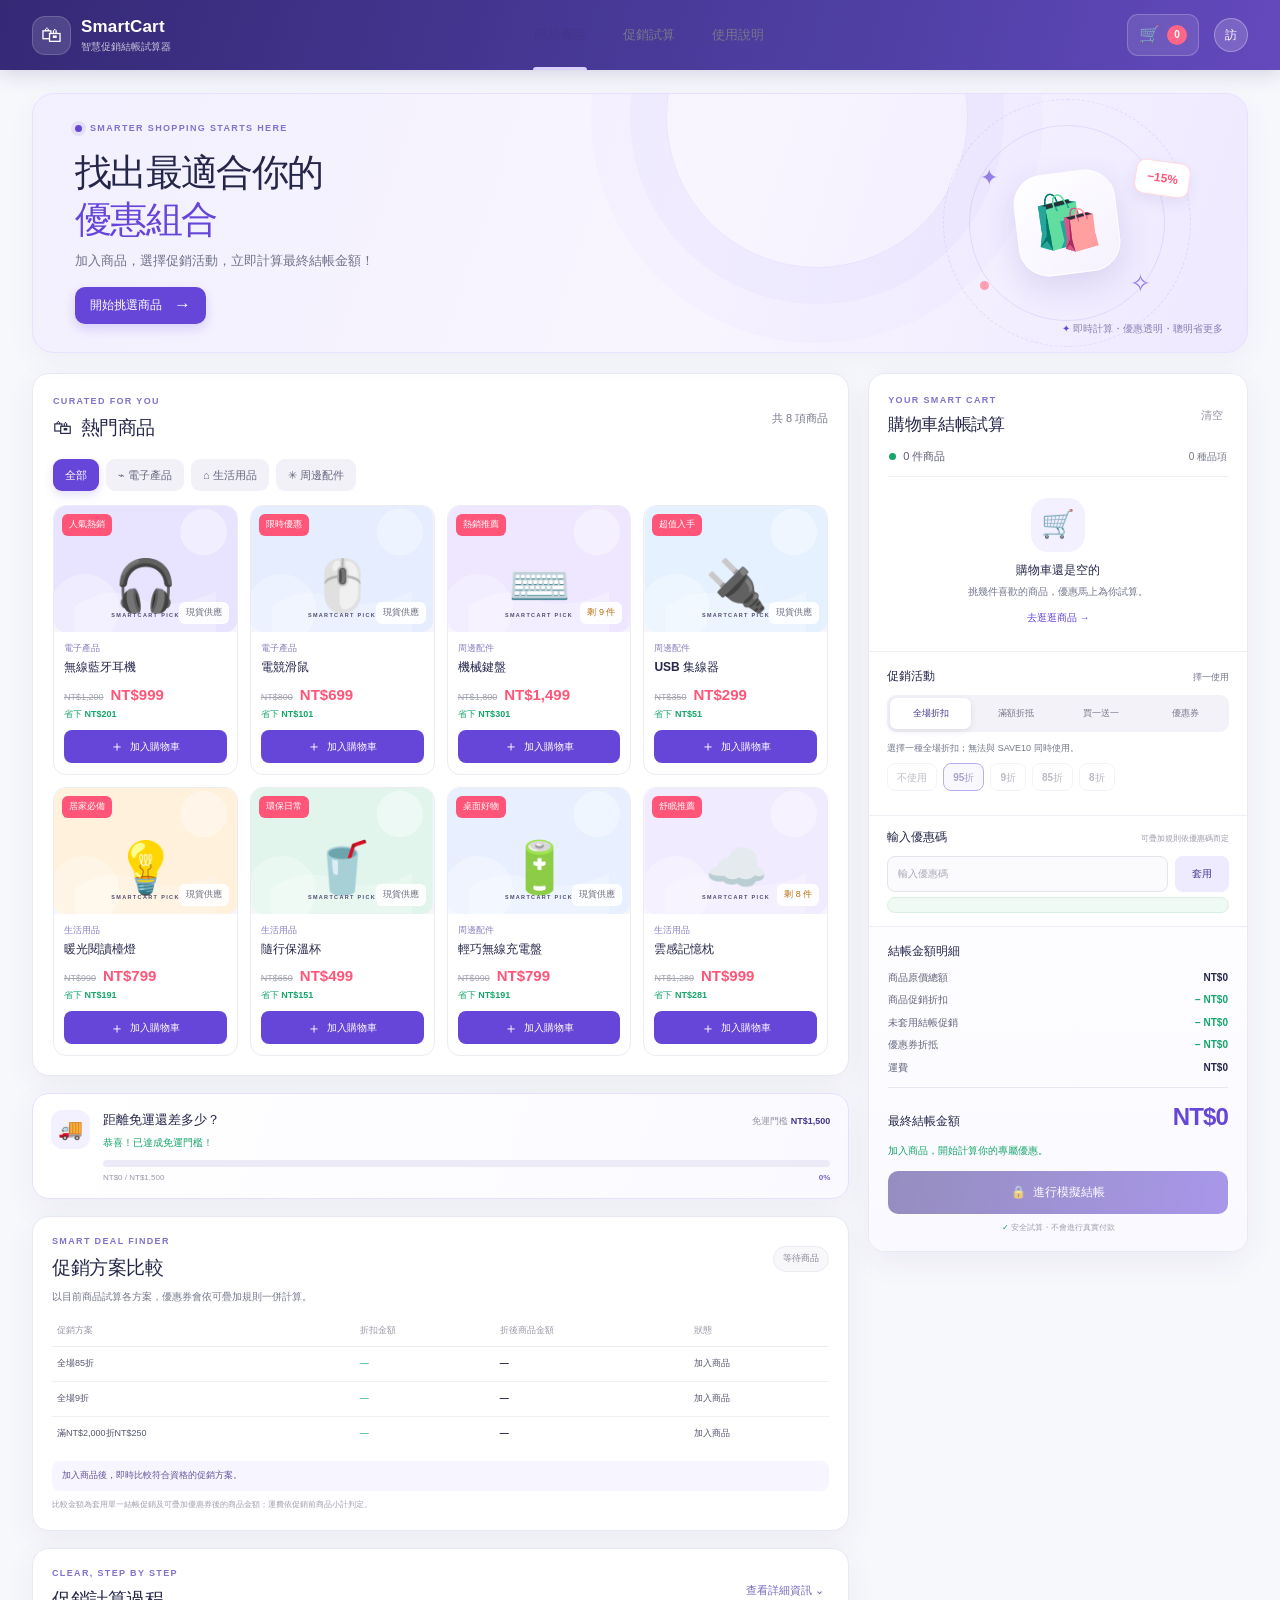
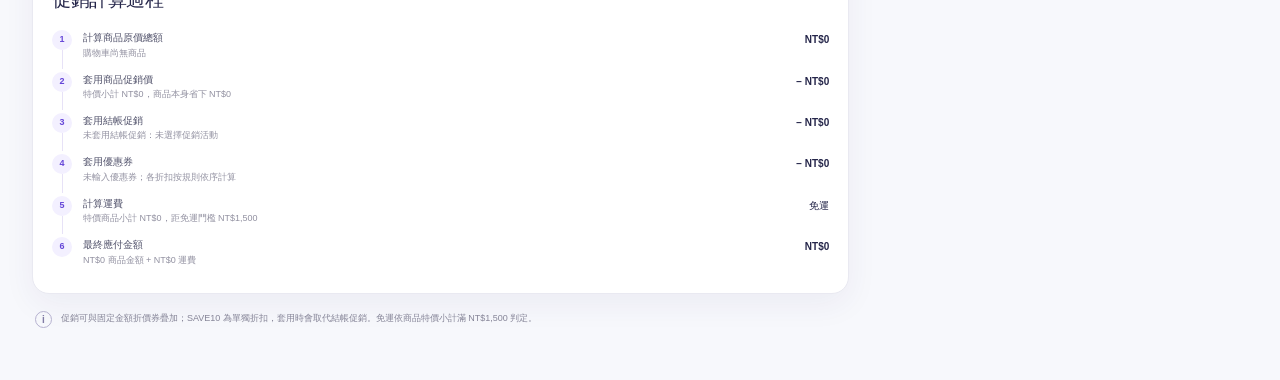
==== commit 03e30dc8: "update" ====
--- a/checkout-calculator.html
+++ b/checkout-calculator.html
@@ -3,667 +3,10 @@
 <head>
   <meta charset="utf-8">
   <meta name="viewport" content="width=device-width, initial-scale=1">
-  <meta name="theme-color" content="#f5f3ee">
-  <title>促銷購物車結帳試算器</title>
-  <style>
-    :root {
-      color-scheme: light;
-      --ink: #252820;
-      --muted: #73766d;
-      --line: #e8e6df;
-      --paper: #fff;
-      --canvas: #f5f3ee;
-      --green: #345744;
-      --green-dark: #263f32;
-      --green-soft: #edf3ee;
-      --orange: #b45e39;
-      --orange-soft: #fbf0e9;
-      --shadow: 0 14px 36px rgb(40 43 35 / 6%);
-      font-family: "Segoe UI", "Noto Sans TC", "Microsoft JhengHei", sans-serif;
-      font-synthesis: none;
-      text-rendering: optimizeLegibility;
-    }
-
-    * { box-sizing: border-box; }
-    body {
-      margin: 0;
-      background: var(--canvas);
-      color: var(--ink);
-      font-size: 15px;
-      line-height: 1.55;
-    }
-    button, input, select { font: inherit; }
-    button { cursor: pointer; }
-    .page { width: min(1440px, 100%); margin: 0 auto; padding: 34px 32px 48px; }
-    .topbar { display: flex; align-items: flex-start; justify-content: space-between; gap: 24px; margin-bottom: 28px; }
-    .eyebrow { margin: 0 0 7px; color: var(--green); font-size: 12px; font-weight: 800; letter-spacing: .16em; }
-    h1 { margin: 0; font-size: clamp(25px, 3vw, 36px); line-height: 1.2; letter-spacing: -.04em; }
-    .subtitle { margin: 9px 0 0; color: var(--muted); }
-    .privacy-note { flex: 0 0 auto; padding: 9px 13px; border: 1px solid #dfe5dd; border-radius: 999px; background: #f8faf7; color: var(--green); font-size: 12px; font-weight: 700; }
-    .layout { display: grid; grid-template-columns: minmax(0, 1.65fr) minmax(330px, .85fr); align-items: start; gap: 22px; }
-    .panel { min-width: 0; overflow: hidden; border: 1px solid var(--line); border-radius: 18px; background: var(--paper); box-shadow: var(--shadow); }
-    .panel-head { padding: 21px 22px 17px; border-bottom: 1px solid var(--line); }
-    .panel-title-row { display: flex; align-items: center; justify-content: space-between; gap: 14px; }
-    h2 { margin: 0; font-size: 19px; letter-spacing: -.02em; }
-    .count { color: var(--muted); font-size: 13px; }
-    .filters { display: grid; grid-template-columns: minmax(160px, 1fr) 155px 125px; gap: 10px; margin-top: 16px; }
-    .control { width: 100%; min-height: 42px; padding: 9px 12px; border: 1px solid #deded7; border-radius: 10px; background: #fff; color: var(--ink); outline: none; }
-    .control:focus, .qty-input:focus { border-color: #6f9178; box-shadow: 0 0 0 3px rgb(75 116 88 / 12%); }
-    .product-list { display: grid; grid-template-columns: repeat(2, minmax(0, 1fr)); gap: 11px; max-height: 690px; overflow: auto; padding: 17px; }
-    .product-card { min-width: 0; padding: 14px; border: 1px solid var(--line); border-radius: 13px; background: #fff; transition: border-color .15s, transform .15s; }
-    .product-card:hover { transform: translateY(-1px); border-color: #c9d5ca; }
-    .product-top { display: flex; justify-content: space-between; gap: 10px; }
-    .product-name { margin: 0; font-size: 15px; font-weight: 750; }
-    .product-id { flex: 0 0 auto; color: #96988f; font-size: 11px; font-variant-numeric: tabular-nums; }
-    .tag-row { display: flex; flex-wrap: wrap; gap: 6px; margin-top: 9px; }
-    .tag { padding: 3px 8px; border-radius: 999px; background: #f1f1ed; color: #66695f; font-size: 11px; font-weight: 650; }
-    .tag.promo { background: var(--orange-soft); color: #985132; }
-    .tag.season { background: var(--green-soft); color: var(--green); }
-    .product-prices { display: flex; align-items: baseline; flex-wrap: wrap; gap: 5px 10px; margin-top: 12px; }
-    .original-price { color: #96988f; font-size: 12px; text-decoration: line-through; }
-    .unit-price { color: var(--green-dark); font-size: 18px; font-weight: 800; font-variant-numeric: tabular-nums; }
-    .discount-label { color: var(--orange); font-size: 12px; font-weight: 750; }
-    .add-row { display: flex; gap: 8px; margin-top: 12px; }
-    .qty-input { width: 66px; min-height: 38px; padding: 7px; border: 1px solid #deded7; border-radius: 9px; text-align: center; outline: none; }
-    .button { min-height: 38px; padding: 8px 12px; border: 0; border-radius: 9px; font-weight: 750; transition: background .15s, transform .15s; }
-    .button:active { transform: scale(.98); }
-    .button-primary { flex: 1; background: var(--green); color: #fff; }
-    .button-primary:hover { background: var(--green-dark); }
-    .button-quiet { background: #f3f2ee; color: #56594f; }
-    .button-quiet:hover { background: #eae9e2; }
-    .cart-panel { position: sticky; top: 18px; }
-    .cart-heading { display: flex; align-items: center; justify-content: space-between; gap: 12px; }
-    .cart-items { display: grid; gap: 0; max-height: 370px; overflow: auto; padding: 0 20px; }
-    .empty-state { padding: 30px 10px; color: var(--muted); text-align: center; }
-    .empty-icon { display: grid; width: 42px; height: 42px; place-items: center; margin: 0 auto 10px; border-radius: 50%; background: var(--green-soft); color: var(--green); font-size: 19px; font-weight: 800; }
-    .cart-item { padding: 15px 0; border-bottom: 1px solid var(--line); }
-    .cart-item:last-child { border-bottom: 0; }
-    .cart-item-top { display: flex; justify-content: space-between; gap: 12px; }
-    .cart-item-name { margin: 0; font-weight: 750; }
-    .cart-item-meta { margin-top: 4px; color: var(--muted); font-size: 12px; }
-    .remove-button { padding: 2px 5px; border: 0; background: transparent; color: #a16b58; font-size: 12px; }
-    .remove-button:hover { color: #803f2c; text-decoration: underline; }
-    .cart-item-bottom { display: flex; align-items: center; justify-content: space-between; gap: 10px; margin-top: 11px; }
-    .quantity-control { display: flex; align-items: center; gap: 7px; color: var(--muted); font-size: 12px; }
-    .quantity-control .qty-input { width: 62px; min-height: 34px; padding: 5px; color: var(--ink); font-size: 14px; }
-    .line-total { color: var(--green-dark); font-weight: 800; font-variant-numeric: tabular-nums; }
-    .summary { padding: 18px 21px 21px; border-top: 1px solid var(--line); background: #fcfcfa; }
-    .summary-title { margin: 0 0 13px; font-size: 15px; }
-    .summary-row { display: flex; justify-content: space-between; gap: 14px; margin: 9px 0; color: #55584f; font-size: 13px; }
-    .summary-row strong { color: var(--ink); font-variant-numeric: tabular-nums; }
-    .checkout-tier { margin: 13px 0; padding: 10px 11px; border-radius: 10px; background: var(--green-soft); color: var(--green-dark); font-size: 12px; }
-    .checkout-tier strong { font-size: 13px; }
-    .payable { display: flex; align-items: baseline; justify-content: space-between; gap: 12px; margin-top: 14px; padding-top: 14px; border-top: 1px dashed #d8d9d0; }
-    .payable-label { font-weight: 800; }
-    .payable-amount { color: var(--green-dark); font-size: 30px; font-weight: 850; letter-spacing: -.04em; font-variant-numeric: tabular-nums; }
-    .helper { margin: 12px 0 0; color: var(--muted); font-size: 11px; }
-    .rules { display: flex; flex-wrap: wrap; gap: 7px; margin-top: 18px; }
-    .rule-chip { padding: 6px 9px; border: 1px solid var(--line); border-radius: 8px; background: #fff; color: #66695f; font-size: 11px; }
-    .no-results { grid-column: 1 / -1; padding: 40px 10px; color: var(--muted); text-align: center; }
-    .sr-only { position: absolute; width: 1px; height: 1px; padding: 0; margin: -1px; overflow: hidden; clip: rect(0, 0, 0, 0); white-space: nowrap; border: 0; }
-
-    @media (max-width: 960px) {
-      .page { padding: 26px 20px 36px; }
-      .layout { grid-template-columns: minmax(0, 1fr) minmax(300px, .82fr); gap: 15px; }
-      .product-list { grid-template-columns: 1fr; max-height: 660px; }
-      .filters { grid-template-columns: 1fr 1fr; }
-      .filters input { grid-column: 1 / -1; }
-    }
-    @media (max-width: 700px) {
-      .page { padding: 20px 13px 28px; }
-      .topbar { display: block; margin-bottom: 19px; }
-      .privacy-note { display: inline-block; margin-top: 13px; }
-      .layout { grid-template-columns: 1fr; }
-      .cart-panel { position: static; grid-row: 1; }
-      .cart-items { max-height: 340px; }
-      .product-list { grid-template-columns: repeat(2, minmax(0, 1fr)); max-height: none; }
-      .panel-head { padding: 17px; }
-      .filters { grid-template-columns: 1fr 1fr; gap: 8px; }
-    }
-    @media (max-width: 430px) {
-      .product-list { grid-template-columns: 1fr; padding: 12px; }
-      .filters { grid-template-columns: 1fr; }
-      .filters input { grid-column: auto; }
-      .payable-amount { font-size: 27px; }
-    }
-
-    body {
-      background:
-        radial-gradient(ellipse at 8% 0%, rgb(224 233 222 / 70%), transparent 32rem),
-        var(--canvas);
-    }
-    .page { width: min(1480px, 100%); padding-top: 28px; }
-    .topbar {
-      position: relative;
-      overflow: hidden;
-      align-items: center;
-      margin-bottom: 24px;
-      padding: 27px 32px;
-      border-radius: 22px;
-      background: linear-gradient(115deg, #294b3b, #3b624d 68%, #55765d);
-      box-shadow: 0 16px 36px rgb(38 63 50 / 16%);
-    }
-    .topbar::after {
-      position: absolute;
-      top: -110px;
-      right: 12%;
-      width: 290px;
-      height: 290px;
-      border: 1px solid rgb(255 255 255 / 12%);
-      border-radius: 50%;
-      box-shadow: 0 0 0 34px rgb(255 255 255 / 4%), 0 0 0 70px rgb(255 255 255 / 3%);
-      content: "";
-      pointer-events: none;
-    }
-    .topbar > div { position: relative; z-index: 1; }
-    .eyebrow { color: #c6d8c8; }
-    h1 { color: #fff; }
-    .subtitle { color: #e0e9e1; }
-    .privacy-note {
-      border-color: rgb(255 255 255 / 24%);
-      background: rgb(255 255 255 / 10%);
-      color: #f4f7f2;
-      backdrop-filter: blur(8px);
-    }
-    .layout { gap: 20px; }
-    .panel { border-color: #e6e4dc; border-radius: 19px; }
-    .panel-head { padding: 20px 22px 18px; }
-    h2 { font-size: 18px; }
-    .filters { margin-top: 15px; }
-    .control { background-color: #fcfcfa; }
-    .product-list { gap: 13px; padding: 16px; }
-    .product-card {
-      overflow: hidden;
-      padding: 9px;
-      border-color: #eeece5;
-      border-radius: 15px;
-      background: #fff;
-      box-shadow: 0 3px 10px rgb(35 44 34 / 3%);
-      transition: border-color .18s, box-shadow .18s, transform .18s;
-    }
-    .product-card:hover {
-      transform: translateY(-2px);
-      border-color: #c5d5c8;
-      box-shadow: 0 9px 22px rgb(35 60 42 / 9%);
-    }
-    .product-visual {
-      position: relative;
-      display: grid;
-      height: 108px;
-      overflow: hidden;
-      place-items: center;
-      border-radius: 10px;
-      background: linear-gradient(135deg, #e9eee6, #f4f1e9);
-    }
-    .product-visual::before,
-    .product-visual::after {
-      position: absolute;
-      border: 1px solid rgb(65 91 68 / 9%);
-      border-radius: 50%;
-      content: "";
-      pointer-events: none;
-    }
-    .product-visual::before { top: -43px; right: -14px; width: 132px; height: 132px; }
-    .product-visual::after { right: 24px; bottom: -67px; width: 126px; height: 126px; }
-    .product-card[data-category="過季品"] .product-visual {
-      background: linear-gradient(135deg, #f2e9df, #f7f1e9);
-    }
-    .product-card[data-category="促銷庫存"] .product-visual {
-      background: linear-gradient(135deg, #f7e9de, #faf2e9);
-    }
-    .product-icon {
-      position: relative;
-      z-index: 1;
-      display: grid;
-      width: 68px;
-      height: 68px;
-      place-items: center;
-      border: 1px solid rgb(255 255 255 / 90%);
-      border-radius: 22px;
-      background: rgb(255 255 255 / 76%);
-      box-shadow: 0 8px 22px rgb(45 53 42 / 9%);
-      font-size: 37px;
-      line-height: 1;
-      transform: rotate(-4deg);
-    }
-    .visual-code {
-      position: absolute;
-      right: 10px;
-      bottom: 8px;
-      color: rgb(53 74 58 / 52%);
-      font-size: 10px;
-      font-weight: 800;
-      letter-spacing: .12em;
-    }
-    .product-details { padding: 11px 5px 4px; }
-    .product-name { font-size: 14px; }
-    .product-id { display: none; }
-    .tag-row { gap: 5px; margin-top: 8px; }
-    .tag { padding: 3px 7px; }
-    .product-prices { gap: 4px 8px; margin-top: 10px; }
-    .unit-price { font-size: 17px; }
-    .discount-label {
-      padding: 2px 7px;
-      border-radius: 999px;
-      background: #fbf0e9;
-      color: #a45131;
-      font-size: 11px;
-    }
-    .add-row { margin-top: 10px; }
-    .button-primary { box-shadow: 0 3px 8px rgb(52 87 68 / 15%); }
-    .button:focus-visible, .remove-button:focus-visible {
-      outline: 3px solid rgb(94 137 102 / 40%);
-      outline-offset: 2px;
-    }
-    .cart-panel { box-shadow: 0 14px 38px rgb(40 43 35 / 8%); }
-    .cart-items { padding: 0 19px; }
-    .cart-item-identity { display: flex; min-width: 0; align-items: center; gap: 10px; }
-    .cart-item-icon {
-      display: grid;
-      width: 42px;
-      height: 42px;
-      flex: 0 0 auto;
-      place-items: center;
-      border-radius: 12px;
-      background: #edf2eb;
-      font-size: 22px;
-    }
-    .cart-item-copy { min-width: 0; }
-    .cart-item-name { font-size: 14px; }
-    .cart-item-meta { line-height: 1.65; }
-    .summary { background: linear-gradient(180deg, #fcfcfa, #f8f8f4); }
-    .checkout-tier { border: 1px solid #e1eade; }
-    .payable-amount { font-size: 28px; }
-
-    @media (max-width: 960px) {
-      .page { padding-top: 22px; }
-      .topbar { padding: 24px; }
-    }
-    @media (max-width: 700px) {
-      .page { padding: 14px 12px 24px; }
-      .topbar { padding: 22px 20px; border-radius: 18px; }
-      .topbar::after { right: -100px; }
-      .cart-panel { grid-row: 1; }
-      .product-list { gap: 10px; padding: 12px; }
-      .product-visual { height: 92px; }
-      .product-icon { width: 60px; height: 60px; font-size: 33px; }
-    }
-    @media (max-width: 430px) {
-      .product-card { padding: 8px; }
-      .product-visual { height: 106px; }
-    }
-  </style>
+  <meta http-equiv="refresh" content="0; url=index.html">
+  <title>SmartCart 智慧促銷結帳試算器</title>
 </head>
 <body>
-  <main class="page">
-    <header class="topbar">
-      <div>
-        <p class="eyebrow">CHECKOUT ESTIMATOR</p>
-        <h1>促銷購物車結帳試算器</h1>
-        <p class="subtitle">挑選商品、調整數量，立即掌握折扣與應付金額。</p>
-      </div>
-      <div class="privacy-note">僅使用虛構商品・資料留在此裝置</div>
-    </header>
-
-    <div class="layout">
-      <section class="panel" aria-labelledby="products-title">
-        <div class="panel-head">
-          <div class="panel-title-row">
-            <h2 id="products-title">挑選商品</h2>
-            <span class="count" id="product-count"></span>
-          </div>
-          <div class="filters">
-            <label class="sr-only" for="search">搜尋商品名稱或編號</label>
-            <input class="control" id="search" type="search" placeholder="搜尋商品名稱或編號">
-            <label class="sr-only" for="category-filter">依商品分類篩選</label>
-            <select class="control" id="category-filter">
-              <option value="">全部促銷分類</option>
-              <option value="當季新品">當季新品</option>
-              <option value="過季品">過季品</option>
-              <option value="促銷庫存">促銷庫存</option>
-            </select>
-            <label class="sr-only" for="type-filter">依商品類型篩選</label>
-            <select class="control" id="type-filter"><option value="">全部商品類型</option></select>
-          </div>
-        </div>
-        <div class="product-list" id="product-list" aria-live="polite"></div>
-      </section>
-
-      <aside class="panel cart-panel" aria-labelledby="cart-title">
-        <div class="panel-head">
-          <div class="cart-heading">
-            <h2 id="cart-title">購物車</h2>
-            <button class="button button-quiet" id="clear-cart" type="button">清空購物車</button>
-          </div>
-          <span class="count" id="cart-count">目前 0 項商品</span>
-        </div>
-        <div class="cart-items" id="cart-items" aria-live="polite"></div>
-        <section class="summary" aria-labelledby="summary-title">
-          <h3 class="summary-title" id="summary-title">結帳摘要</h3>
-          <div class="summary-row"><span>原價合計</span><strong id="original-total">NT$ 0</strong></div>
-          <div class="summary-row"><span>折後商品小計</span><strong id="discounted-subtotal">NT$ 0</strong></div>
-          <div class="checkout-tier" id="checkout-tier">尚未達結帳折扣門檻</div>
-          <div class="summary-row"><span>結帳折抵金額</span><strong id="checkout-savings">− NT$ 0</strong></div>
-          <div class="payable"><span class="payable-label">最後應付金額</span><strong class="payable-amount" id="payable-total">NT$ 0</strong></div>
-          <p class="helper">先計算各商品分類折扣，再依折後商品小計套用單一最高結帳折扣；應付金額四捨五入至整數元。</p>
-          <div class="rules" aria-label="商品與結帳折扣規則">
-            <span class="rule-chip">當季新品 原價</span>
-            <span class="rule-chip">過季品 8 折</span>
-            <span class="rule-chip">促銷庫存 6 折</span>
-            <span class="rule-chip">滿 1,000 元 95 折</span>
-            <span class="rule-chip">滿 2,000 元 88 折</span>
-            <span class="rule-chip">滿 3,000 元 8 折</span>
-            <span class="rule-chip">滿 5,000 元 75 折</span>
-          </div>
-        </section>
-      </aside>
-    </div>
-  </main>
-
-  <script id="products-data" type="application/json">
-[
-  {"id":"S01","name":"棉麻短袖襯衫","price":1280,"category":"當季新品","type":"上衣"},
-  {"id":"S02","name":"垂墜寬褲","price":1580,"category":"當季新品","type":"褲子"},
-  {"id":"S03","name":"輕薄針織背心","price":880,"category":"當季新品","type":"上衣"},
-  {"id":"S04","name":"立領防曬外套","price":1980,"category":"當季新品","type":"外套"},
-  {"id":"S05","name":"直筒丹寧長褲","price":1680,"category":"當季新品","type":"褲子"},
-  {"id":"S06","name":"柔棉落肩上衣","price":980,"category":"當季新品","type":"上衣"},
-  {"id":"S07","name":"微光澤百褶裙","price":1480,"category":"當季新品","type":"裙裝"},
-  {"id":"S08","name":"口袋短版外套","price":2280,"category":"當季新品","type":"外套"},
-  {"id":"O01","name":"格紋長袖襯衫","price":1180,"category":"過季品","type":"上衣"},
-  {"id":"O02","name":"刷色牛仔短褲","price":1080,"category":"過季品","type":"褲子"},
-  {"id":"O03","name":"薄款連帽外套","price":1880,"category":"過季品","type":"外套"},
-  {"id":"O04","name":"荷葉袖洋裝","price":1680,"category":"過季品","type":"洋裝"},
-  {"id":"O05","name":"綁帶九分褲","price":1380,"category":"過季品","type":"褲子"},
-  {"id":"O06","name":"V領針織上衣","price":980,"category":"過季品","type":"上衣"},
-  {"id":"O07","name":"雙面穿背心","price":1280,"category":"過季品","type":"上衣"},
-  {"id":"P01","name":"條紋棉質T恤","price":690,"category":"促銷庫存","type":"上衣"},
-  {"id":"P02","name":"抽繩休閒短褲","price":890,"category":"促銷庫存","type":"褲子"},
-  {"id":"P03","name":"素色薄長袖上衣","price":790,"category":"促銷庫存","type":"上衣"},
-  {"id":"P04","name":"輕便帆布托特包","price":590,"category":"促銷庫存","type":"配件"},
-  {"id":"P05","name":"簡約羅紋襪組","price":290,"category":"促銷庫存","type":"配件"},
-  {"id":"S09","name":"棉質短版針織衫","price":1180,"category":"當季新品","type":"上衣"},
-  {"id":"S10","name":"亞麻七分袖上衣","price":1080,"category":"當季新品","type":"上衣"},
-  {"id":"S11","name":"落肩條紋襯衫","price":1380,"category":"當季新品","type":"上衣"},
-  {"id":"S12","name":"高腰直筒牛仔褲","price":1780,"category":"當季新品","type":"褲子"},
-  {"id":"S13","name":"輕量防風外套","price":2180,"category":"當季新品","type":"外套"},
-  {"id":"S14","name":"A字牛仔裙","price":1480,"category":"當季新品","type":"裙裝"},
-  {"id":"S15","name":"俐落剪裁連身褲","price":1980,"category":"當季新品","type":"連身服"},
-  {"id":"S16","name":"寬版西裝外套","price":2680,"category":"當季新品","type":"外套"},
-  {"id":"S17","name":"細肩帶針織背心","price":780,"category":"當季新品","type":"上衣"},
-  {"id":"S18","name":"緞面垂墜長裙","price":1680,"category":"當季新品","type":"裙裝"},
-  {"id":"S19","name":"綁帶襯衫式洋裝","price":1880,"category":"當季新品","type":"洋裝"},
-  {"id":"S20","name":"編織皮革腰帶","price":680,"category":"當季新品","type":"配件"},
-  {"id":"O08","name":"復古水洗丹寧襯衫","price":1280,"category":"過季品","type":"上衣"},
-  {"id":"O09","name":"細肩帶碎花洋裝","price":1580,"category":"過季品","type":"洋裝"},
-  {"id":"O10","name":"格紋百褶中長裙","price":1380,"category":"過季品","type":"裙裝"},
-  {"id":"O11","name":"多口袋工裝長褲","price":1480,"category":"過季品","type":"褲子"},
-  {"id":"O12","name":"羊毛混紡大衣","price":2880,"category":"過季品","type":"外套"},
-  {"id":"O13","name":"毛呢報童帽","price":680,"category":"過季品","type":"配件"},
-  {"id":"O14","name":"簡約斜背小包","price":980,"category":"過季品","type":"配件"},
-  {"id":"O15","name":"雙色針織圍巾","price":590,"category":"過季品","type":"配件"},
-  {"id":"O16","name":"燈芯絨長袖襯衫","price":1280,"category":"過季品","type":"上衣"},
-  {"id":"O17","name":"錐形剪裁卡其褲","price":1380,"category":"過季品","type":"褲子"},
-  {"id":"O18","name":"鋪棉立領背心","price":1680,"category":"過季品","type":"外套"},
-  {"id":"O19","name":"復古方領短洋裝","price":1480,"category":"過季品","type":"洋裝"},
-  {"id":"O20","name":"經典低筒帆布鞋","price":1280,"category":"過季品","type":"鞋款"},
-  {"id":"P06","name":"基本款圓領短袖上衣","price":490,"category":"促銷庫存","type":"上衣"},
-  {"id":"P07","name":"彈性休閒長褲","price":790,"category":"促銷庫存","type":"褲子"},
-  {"id":"P08","name":"輕薄防曬連帽外套","price":990,"category":"促銷庫存","type":"外套"},
-  {"id":"P09","name":"棉質抽繩長裙","price":690,"category":"促銷庫存","type":"裙裝"},
-  {"id":"P10","name":"素面背心洋裝","price":890,"category":"促銷庫存","type":"洋裝"},
-  {"id":"P11","name":"小格紋短袖襯衫","price":590,"category":"促銷庫存","type":"上衣"},
-  {"id":"P12","name":"刷色丹寧五分褲","price":690,"category":"促銷庫存","type":"褲子"},
-  {"id":"P13","name":"輕便收納風衣","price":1290,"category":"促銷庫存","type":"外套"},
-  {"id":"P14","name":"簡約A字短裙","price":590,"category":"促銷庫存","type":"裙裝"},
-  {"id":"P15","name":"棉麻寬版連身褲","price":1090,"category":"促銷庫存","type":"連身服"},
-  {"id":"P16","name":"素色針織毛帽","price":290,"category":"促銷庫存","type":"配件"},
-  {"id":"P17","name":"日常帆布肩背包","price":490,"category":"促銷庫存","type":"配件"},
-  {"id":"P18","name":"柔軟居家短襪三入組","price":190,"category":"促銷庫存","type":"配件"},
-  {"id":"P19","name":"百搭薄款罩衫","price":690,"category":"促銷庫存","type":"外套"},
-  {"id":"P20","name":"輕量慢跑鞋","price":990,"category":"促銷庫存","type":"鞋款"}
-]
-  </script>
-  <script>
-    "use strict";
-
-    const products = JSON.parse(document.getElementById("products-data").textContent);
-    const cart = new Map();
-    const money = amount => `NT$ ${Math.round(amount).toLocaleString("zh-TW")}`;
-    const categoryDiscount = {
-      "當季新品": { rate: 1, label: "原價" },
-      "過季品": { rate: 0.8, label: "8 折" },
-      "促銷庫存": { rate: 0.6, label: "6 折" }
-    };
-    const checkoutTiers = [
-      { threshold: 5000, rate: 0.75, label: "滿 NT$ 5,000，75 折" },
-      { threshold: 3000, rate: 0.8, label: "滿 NT$ 3,000，8 折" },
-      { threshold: 2000, rate: 0.88, label: "滿 NT$ 2,000，88 折" },
-      { threshold: 1000, rate: 0.95, label: "滿 NT$ 1,000，95 折" }
-    ];
-    const productList = document.getElementById("product-list");
-    const cartItems = document.getElementById("cart-items");
-    const categoryFilter = document.getElementById("category-filter");
-    const typeFilter = document.getElementById("type-filter");
-    const searchInput = document.getElementById("search");
-
-    function discountedUnitPrice(product) {
-      return product.price * categoryDiscount[product.category].rate;
-    }
-
-    function validQuantity(value) {
-      const quantity = Number(value);
-      return Number.isSafeInteger(quantity) && quantity > 0 ? quantity : null;
-    }
-
-    function productIcon(type) {
-      const icons = {
-        "上衣": "👕",
-        "褲子": "👖",
-        "外套": "🧥",
-        "裙裝": "👗",
-        "洋裝": "👗",
-        "連身服": "👗",
-        "配件": "👜",
-        "鞋款": "👟"
-      };
-      return icons[type] || "🛍️";
-    }
-
-    function renderTypeFilter() {
-      const selected = typeFilter.value;
-      const types = [...new Set(products.map(product => product.type))].sort();
-      typeFilter.replaceChildren(new Option("全部商品類型", ""));
-      types.forEach(type => typeFilter.add(new Option(type, type)));
-      typeFilter.value = types.includes(selected) ? selected : "";
-    }
-
-    function renderProducts() {
-      const query = searchInput.value.trim().toLocaleLowerCase();
-      const visibleProducts = products.filter(product => {
-        const matchesQuery = `${product.name} ${product.id}`.toLocaleLowerCase().includes(query);
-        return matchesQuery
-          && (!categoryFilter.value || product.category === categoryFilter.value)
-          && (!typeFilter.value || product.type === typeFilter.value);
-      });
-      document.getElementById("product-count").textContent = `顯示 ${visibleProducts.length} / ${products.length} 項`;
-      productList.replaceChildren();
-
-      if (visibleProducts.length === 0) {
-        const empty = document.createElement("div");
-        empty.className = "no-results";
-        empty.textContent = "找不到符合條件的商品，請調整搜尋或篩選條件。";
-        productList.append(empty);
-        return;
-      }
-
-      visibleProducts.forEach(product => {
-        const discount = categoryDiscount[product.category];
-        const unitPrice = discountedUnitPrice(product);
-        const card = document.createElement("article");
-        card.className = "product-card";
-        card.dataset.category = product.category;
-        card.innerHTML = `
-          <div class="product-visual" aria-hidden="true">
-            <span class="product-icon"></span>
-            <span class="visual-code"></span>
-          </div>
-          <div class="product-details">
-          <div class="product-top">
-            <h3 class="product-name"></h3>
-            <span class="product-id"></span>
-          </div>
-          <div class="tag-row">
-            <span class="tag category-tag"></span>
-            <span class="tag"></span>
-            <span class="tag promo"></span>
-          </div>
-          <div class="product-prices">
-            <span class="original-price"></span>
-            <span class="unit-price"></span>
-            <span class="discount-label"></span>
-          </div>
-          <div class="add-row">
-            <label class="sr-only">加入數量</label>
-            <input class="qty-input" type="number" min="1" step="1" value="1" inputmode="numeric" aria-label="${product.name}加入數量">
-            <button class="button button-primary" type="button">加入購物車</button>
-          </div>
-          </div>`;
-        const [categoryTag, typeTag, discountTag] = card.querySelectorAll(".tag");
-        card.querySelector(".product-icon").textContent = productIcon(product.type);
-        card.querySelector(".visual-code").textContent = product.id;
-        card.querySelector(".product-name").textContent = product.name;
-        card.querySelector(".product-id").textContent = product.id;
-        categoryTag.textContent = product.category;
-        categoryTag.classList.toggle("season", product.category === "當季新品");
-        typeTag.textContent = product.type;
-        discountTag.textContent = discount.label;
-        card.querySelector(".original-price").textContent = `原價 ${money(product.price)}`;
-        card.querySelector(".unit-price").textContent = money(unitPrice);
-        card.querySelector(".discount-label").textContent = discount.rate === 1
-          ? "不打折"
-          : `省 ${money(product.price - unitPrice)}`;
-        const quantityInput = card.querySelector("input");
-        quantityInput.addEventListener("change", () => {
-          if (validQuantity(quantityInput.value) === null) quantityInput.value = "1";
-        });
-        card.querySelector("button").addEventListener("click", () => {
-          const quantity = validQuantity(quantityInput.value);
-          if (quantity === null) {
-            quantityInput.value = "1";
-            quantityInput.focus();
-            return;
-          }
-          cart.set(product.id, (cart.get(product.id) || 0) + quantity);
-          renderCart();
-        });
-        productList.append(card);
-      });
-    }
-
-    function renderCart() {
-      const entries = [...cart.entries()];
-      cartItems.replaceChildren();
-      document.getElementById("cart-count").textContent = `目前 ${entries.length} 項商品`;
-
-      if (entries.length === 0) {
-        const empty = document.createElement("div");
-        empty.className = "empty-state";
-        empty.innerHTML = '<div class="empty-icon" aria-hidden="true">＋</div><strong>購物車目前是空的</strong><br>請從左側商品清單加入商品。';
-        cartItems.append(empty);
-      } else {
-        entries.forEach(([productId, quantity]) => {
-          const product = products.find(item => item.id === productId);
-          if (!product) throw new Error(`購物車包含未知商品 ID：${productId}`);
-          const unitPrice = discountedUnitPrice(product);
-          const item = document.createElement("article");
-          item.className = "cart-item";
-          item.innerHTML = `
-            <div class="cart-item-top">
-              <div class="cart-item-identity">
-                <div class="cart-item-icon" aria-hidden="true"></div>
-                <div class="cart-item-copy">
-                <h3 class="cart-item-name"></h3>
-                <div class="cart-item-meta"></div>
-                </div>
-              </div>
-              <button class="remove-button" type="button">移除</button>
-            </div>
-            <div class="cart-item-bottom">
-              <label class="quantity-control">數量
-                <input class="qty-input" type="number" min="1" step="1" inputmode="numeric">
-              </label>
-              <span class="line-total"></span>
-            </div>`;
-          item.querySelector(".cart-item-icon").textContent = productIcon(product.type);
-          item.querySelector(".cart-item-name").textContent = product.name;
-          item.querySelector(".cart-item-meta").textContent =
-            `${product.category}・${product.type}・原價 ${money(product.price)}・${categoryDiscount[product.category].label}・省 ${money(product.price - unitPrice)}・折後單價 ${money(unitPrice)}`;
-          const quantityInput = item.querySelector("input");
-          quantityInput.value = String(quantity);
-          quantityInput.setAttribute("aria-label", `${product.name}購物車數量`);
-          quantityInput.addEventListener("input", () => {
-            const nextQuantity = validQuantity(quantityInput.value);
-            if (nextQuantity !== null) {
-              cart.set(productId, nextQuantity);
-              renderTotals();
-              item.querySelector(".line-total").textContent = money(unitPrice * nextQuantity);
-              document.getElementById("cart-count").textContent = `目前 ${cart.size} 項商品`;
-            }
-          });
-          quantityInput.addEventListener("change", () => {
-            const nextQuantity = validQuantity(quantityInput.value);
-            if (nextQuantity === null) {
-              quantityInput.value = String(cart.get(productId));
-              return;
-            }
-            cart.set(productId, nextQuantity);
-            renderCart();
-          });
-          item.querySelector(".line-total").textContent = money(unitPrice * quantity);
-          item.querySelector(".remove-button").addEventListener("click", () => {
-            cart.delete(productId);
-            renderCart();
-          });
-          cartItems.append(item);
-        });
-      }
-      renderTotals();
-    }
-
-    function renderTotals() {
-      let originalTotal = 0;
-      let discountedSubtotal = 0;
-      cart.forEach((quantity, productId) => {
-        const product = products.find(item => item.id === productId);
-        if (!product) throw new Error(`購物車包含未知商品 ID：${productId}`);
-        originalTotal += product.price * quantity;
-        discountedSubtotal += discountedUnitPrice(product) * quantity;
-      });
-
-      const tier = checkoutTiers.find(item => discountedSubtotal >= item.threshold);
-      const payable = Math.round(discountedSubtotal * (tier ? tier.rate : 1));
-      const checkoutSavings = discountedSubtotal - payable;
-      document.getElementById("original-total").textContent = money(originalTotal);
-      document.getElementById("discounted-subtotal").textContent = money(discountedSubtotal);
-      document.getElementById("checkout-tier").innerHTML = tier
-        ? `本次套用結帳折扣：<strong>${tier.label}</strong>`
-        : "本次套用結帳折扣：<strong>未滿 NT$ 1,000，不打折</strong>";
-      document.getElementById("checkout-savings").textContent = `− ${money(checkoutSavings)}`;
-      document.getElementById("payable-total").textContent = money(payable);
-    }
-
-    searchInput.addEventListener("input", renderProducts);
-    categoryFilter.addEventListener("change", renderProducts);
-    typeFilter.addEventListener("change", renderProducts);
-    document.getElementById("clear-cart").addEventListener("click", () => {
-      cart.clear();
-      renderCart();
-    });
-
-    renderTypeFilter();
-    renderProducts();
-    renderCart();
-  </script>
+  <p>正在前往 <a href="index.html">SmartCart 智慧促銷結帳試算器</a>…</p>
 </body>
 </html>
